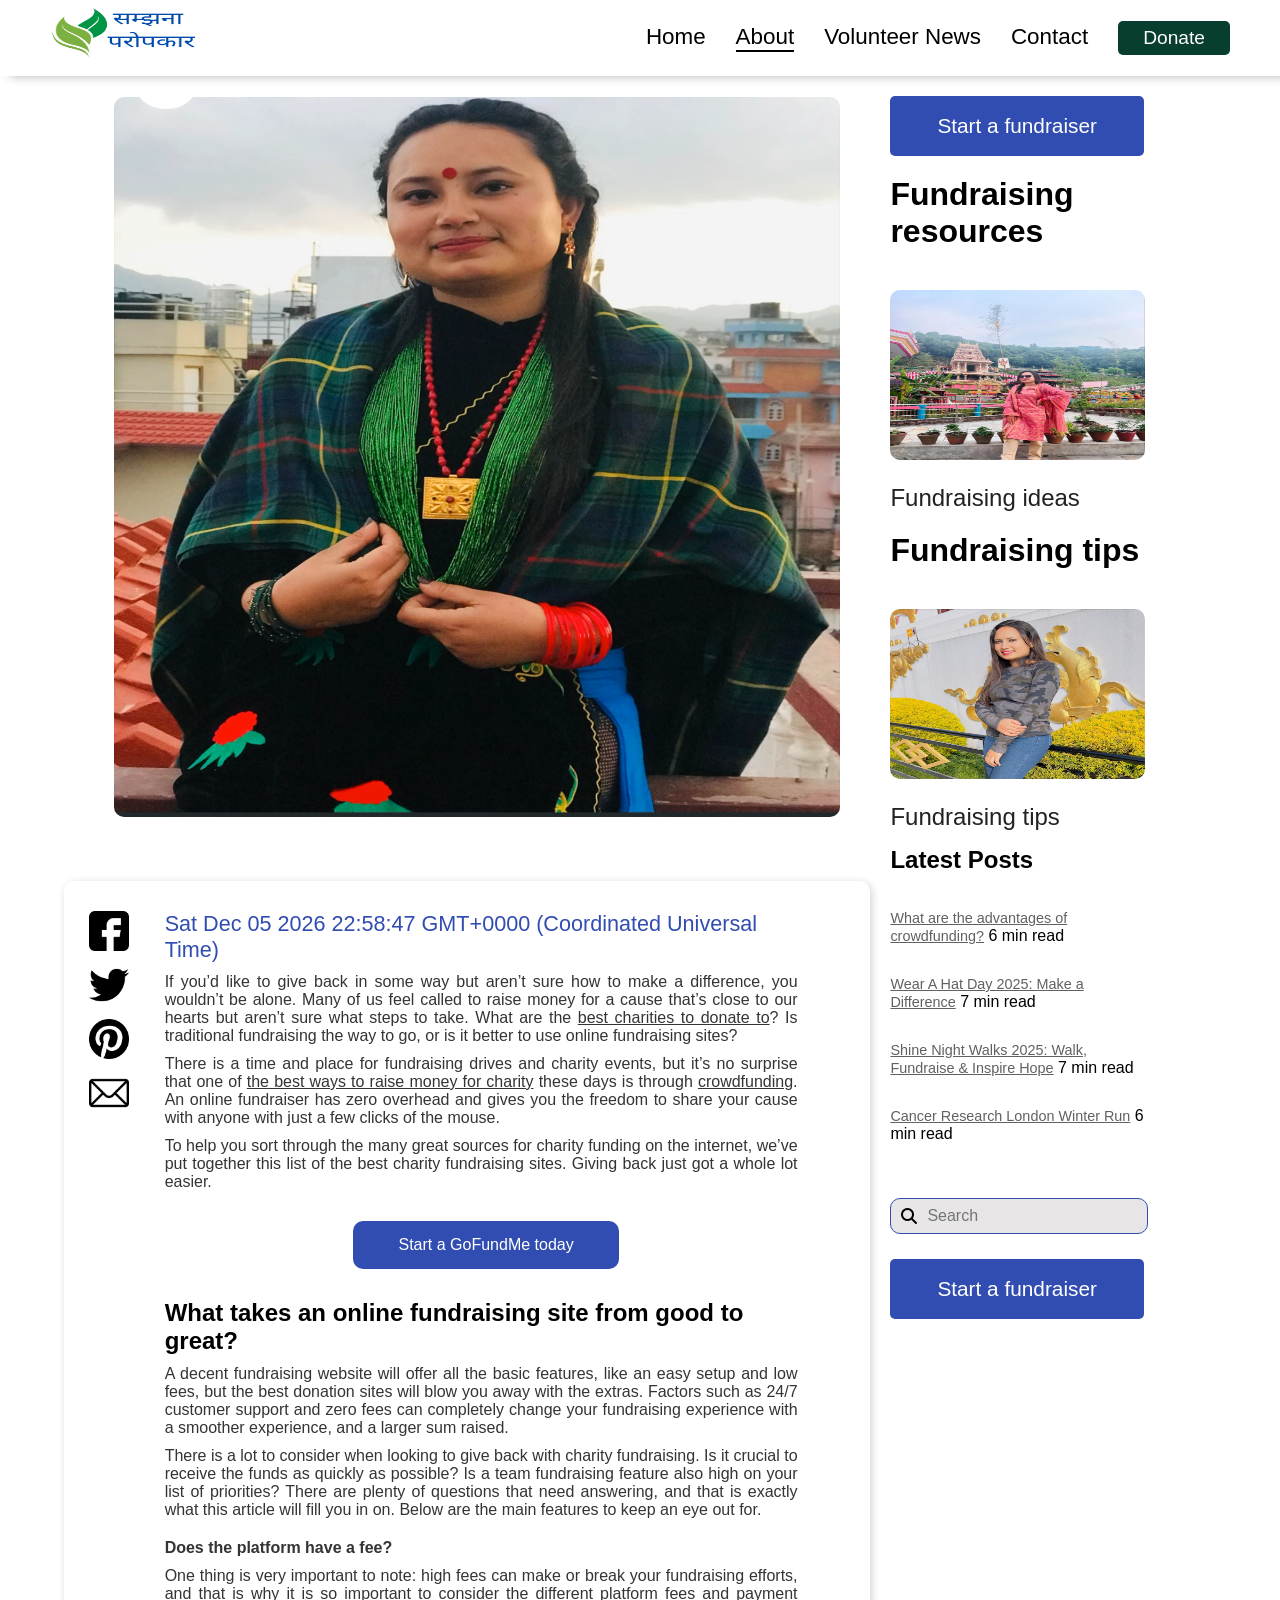
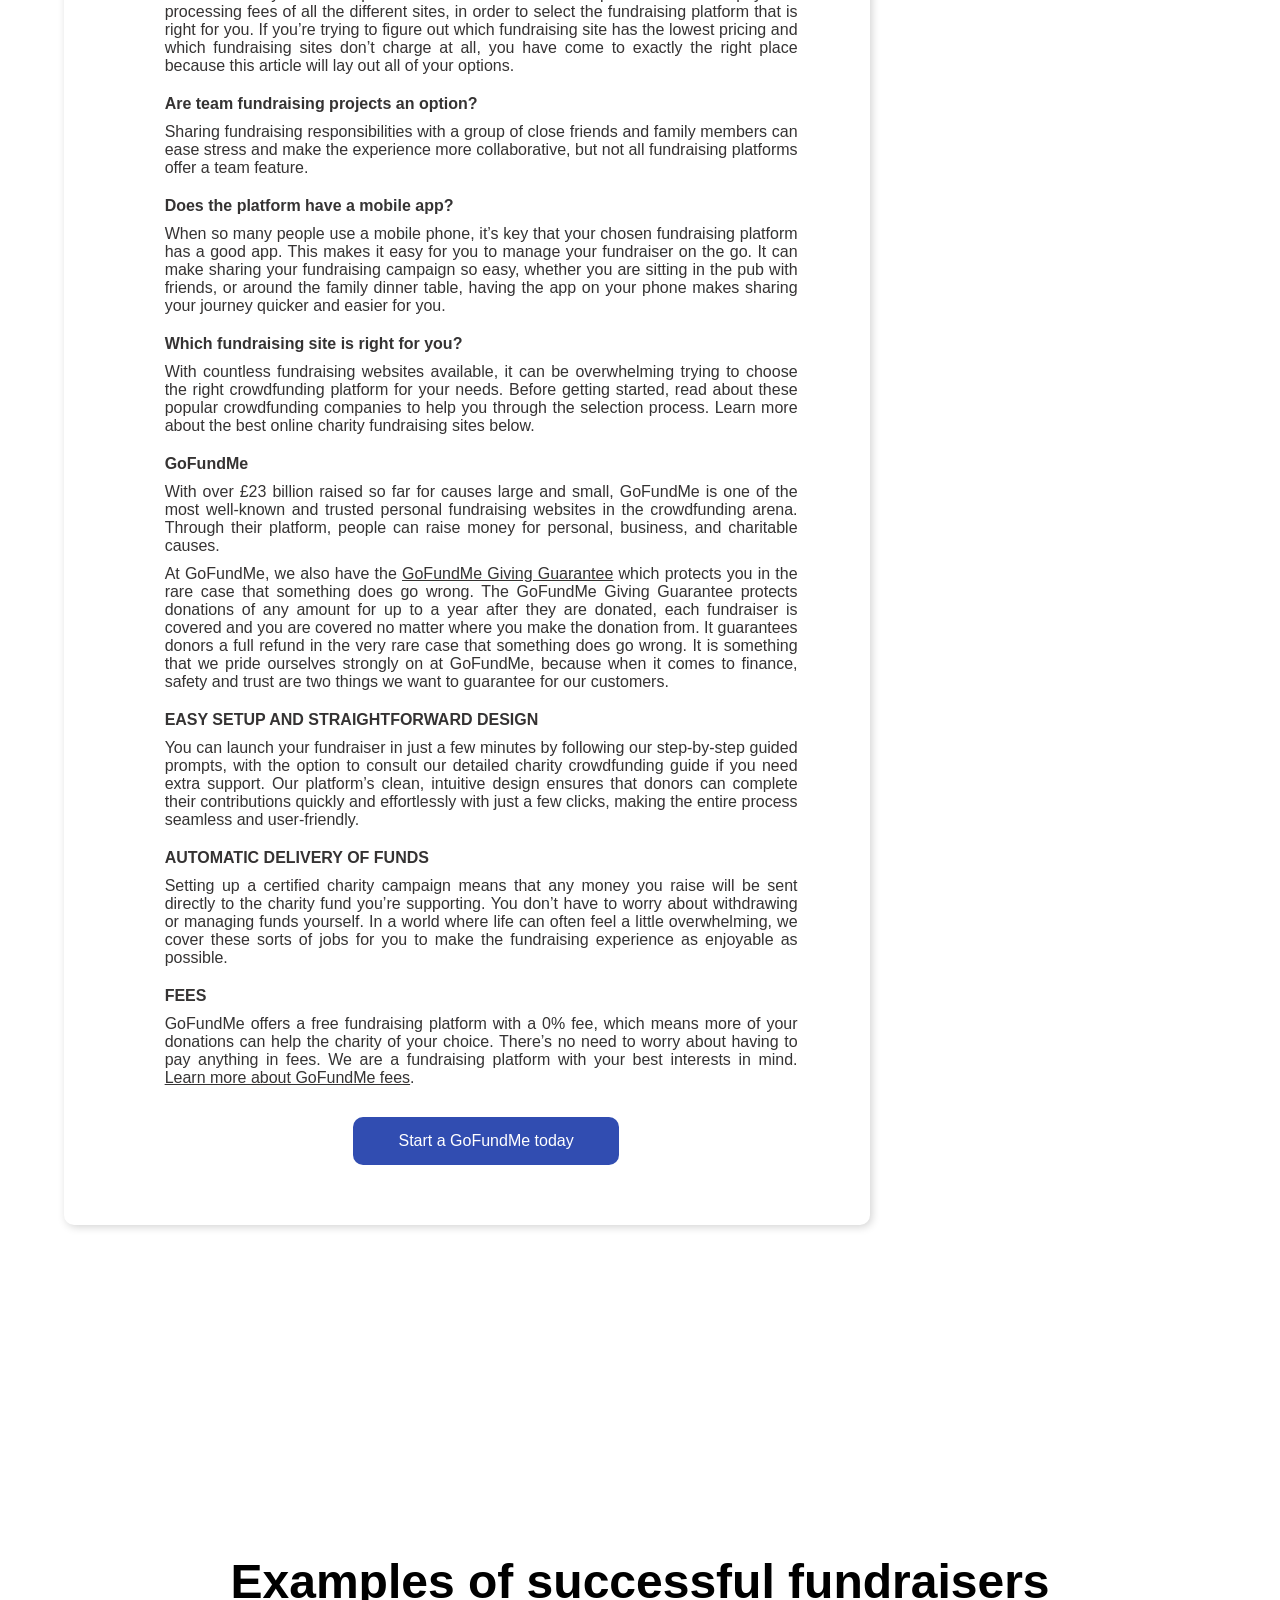
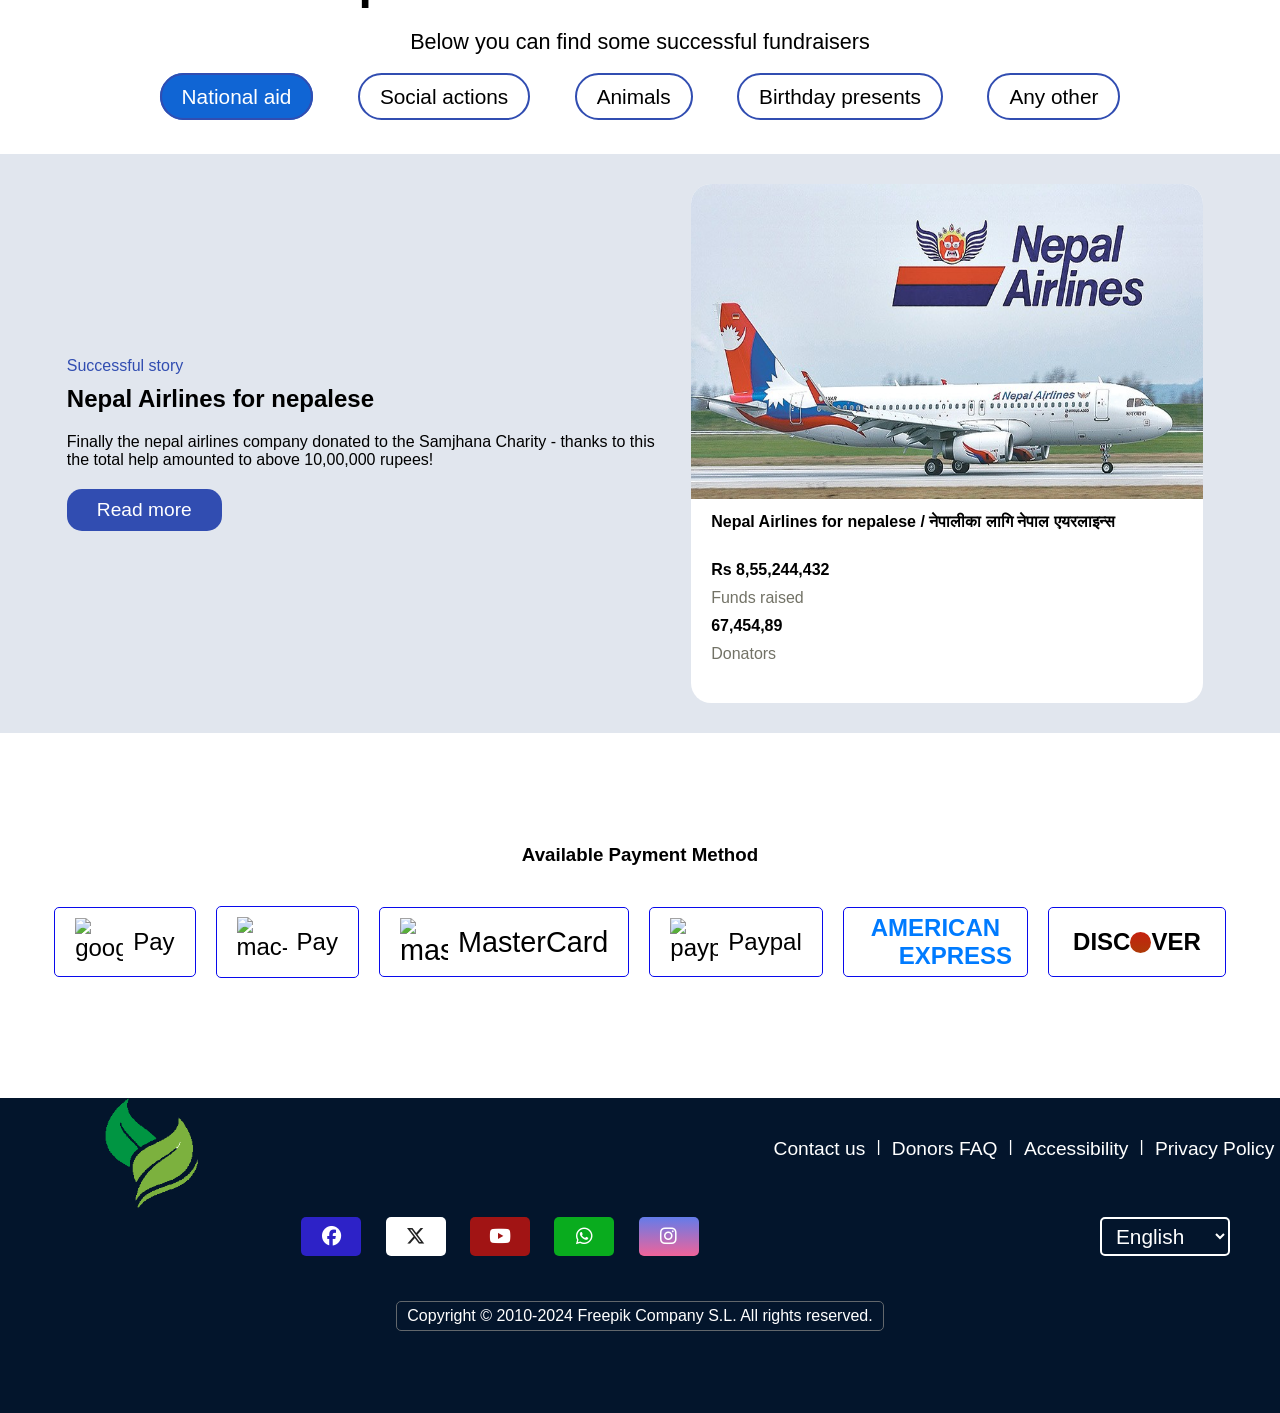
==== about.html @ 67909ae7 "git initialize" ====
<!DOCTYPE html>
<html lang="en">
  <head>
    <meta charset="UTF-8" />
    <meta name="viewport" content="width=device-width, initial-scale=1.0" />
    <title>Shamjhana charity</title>
    <link rel="stylesheet" href="style.css" />
    <link rel="stylesheet" href="footerLogInWith.css?v=1.0" />
    <link rel="stylesheet" href="about.css" />
    <link rel="stylesheet" href="sliding-dots.css" />
    <link rel="stylesheet" href="formStyle.css" />
    <link
      rel="stylesheet"
      href="https://cdnjs.cloudflare.com/ajax/libs/font-awesome/6.7.1/css/all.min.css"
    />
    <script src="javascript.js" defer></script>
    <script src="about.js" defer></script>
  </head>
  <body>
    <header>
      <div class="header section-p">
        <div class="title-image">
          <img src="photos/सम्झना परोपकार23.png" alt="logo of site" />
        </div>
        <div class="menu-bar">
          <ul>
            <li><a href="index.html">Home</a></li>
            <li><a href="about.html" class="active">About</a></li>
            <li><a href="volunteer.html">Volunteer News</a></li>
            <li><a href="contact.html">Contact</a></li>
          </ul>
          <a href="donation.html"><button>Donate</button></a>
        </div>
      </div>
    </header>

    <div class="mutedBackground">
      <div class="logo-details">
        <div id="cancel-icon"><i class="fa-solid fa-arrow-left"></i></div>
        <video src="photos/logoAnimation.mp4" autoplay muted loop></video>
      </div>
    </div>
    <section class="about-body">
      <div class="container">
        <div class="left-side">
          <div class="heading">
            <h1>Best Charity Fundraising Sites to Make Giving Easier</h1>
          </div>
          <div class="image-container">
            <img src="photos/losar.PNG" alt="" />
          </div>
          <div class="description">
            <div class="icon-container">
              <div class="icons a">
                <a href="https://www.facebook.com/samie.adhikari"
                  ><img src="photos/facebook.png"
                /></a>
              </div>
              <div class="icons b">
                <a href="https://x.com/home"
                  ><img src="photos/twitter.png"
                /></a>
              </div>
              <div class="icons c">
                <a href="https://www.pinterest.com/#top"
                  ><img src="photos/pinterest-logo.png"
                /></a>
              </div>
              <div class="icons d">
                <a href="https://myaccount.google.com"
                  ><img src="photos/mail.png"
                /></a>
              </div>
            </div>
            <div class="paragraph-details">
              <span class="date"></span>
              <p>
                If you’d like to give back in some way but aren’t sure how to
                make a difference, you wouldn’t be alone. Many of us feel called
                to raise money for a cause that’s close to our hearts but aren’t
                sure what steps to take. What are the
                <a href="#">best charities to donate to</a>? Is traditional
                fundraising the way to go, or is it better to use online
                fundraising sites?
              </p>
              <p>
                There is a time and place for fundraising drives and charity
                events, but it’s no surprise that one of
                <a href="#">the best ways to raise money for charity</a> these
                days is through <a href="#">crowdfunding</a>. An online
                fundraiser has zero overhead and gives you the freedom to share
                your cause with anyone with just a few clicks of the mouse.
              </p>
              <p>
                To help you sort through the many great sources for charity
                funding on the internet, we’ve put together this list of the
                best charity fundraising sites. Giving back just got a whole lot
                easier.
              </p>
              <div class="button"><button>Start a GoFundMe today</button></div>
              <h1>What takes an online fundraising site from good to great?</h1>
              <p>
                A decent fundraising website will offer all the basic features,
                like an easy setup and low fees, but the best donation sites
                will blow you away with the extras. Factors such as 24/7
                customer support and zero fees can completely change your
                fundraising experience with a smoother experience, and a larger
                sum raised.
              </p>
              <p>
                There is a lot to consider when looking to give back with
                charity fundraising. Is it crucial to receive the funds as
                quickly as possible? Is a team fundraising feature also high on
                your list of priorities? There are plenty of questions that need
                answering, and that is exactly what this article will fill you
                in on. Below are the main features to keep an eye out for.
              </p>
              <h4>Does the platform have a fee?</h4>
              <p>
                One thing is very important to note: high fees can make or break
                your fundraising efforts, and that is why it is so important to
                consider the different platform fees and payment processing fees
                of all the different sites, in order to select the fundraising
                platform that is right for you. If you’re trying to figure out
                which fundraising site has the lowest pricing and which
                fundraising sites don’t charge at all, you have come to exactly
                the right place because this article will lay out all of your
                options.
              </p>
              <h4>Are team fundraising projects an option?</h4>
              <p>
                Sharing fundraising responsibilities with a group of close
                friends and family members can ease stress and make the
                experience more collaborative, but not all fundraising platforms
                offer a team feature.
              </p>
              <h4>Does the platform have a mobile app?</h4>
              <p>
                When so many people use a mobile phone, it’s key that your
                chosen fundraising platform has a good app. This makes it easy
                for you to manage your fundraiser on the go. It can make sharing
                your fundraising campaign so easy, whether you are sitting in
                the pub with friends, or around the family dinner table, having
                the app on your phone makes sharing your journey quicker and
                easier for you.
              </p>
              <h4>Which fundraising site is right for you?</h4>
              <p>
                With countless fundraising websites available, it can be
                overwhelming trying to choose the right crowdfunding platform
                for your needs. Before getting started, read about these popular
                crowdfunding companies to help you through the selection
                process. Learn more about the best online charity fundraising
                sites below.
              </p>
              <h4>GoFundMe</h4>
              <p>
                With over £23 billion raised so far for causes large and small,
                GoFundMe is one of the most well-known and trusted personal
                fundraising websites in the crowdfunding arena. Through their
                platform, people can raise money for personal, business, and
                charitable causes.
              </p>
              <p>
                At GoFundMe, we also have the
                <a href="#">GoFundMe Giving Guarantee</a> which protects you in
                the rare case that something does go wrong. The GoFundMe Giving
                Guarantee protects donations of any amount for up to a year
                after they are donated, each fundraiser is covered and you are
                covered no matter where you make the donation from. It
                guarantees donors a full refund in the very rare case that
                something does go wrong. It is something that we pride ourselves
                strongly on at GoFundMe, because when it comes to finance,
                safety and trust are two things we want to guarantee for our
                customers.
              </p>
              <h4>EASY SETUP AND STRAIGHTFORWARD DESIGN</h4>
              <p>
                You can launch your fundraiser in just a few minutes by
                following our step-by-step guided prompts, with the option to
                consult our detailed charity crowdfunding guide if you need
                extra support. Our platform’s clean, intuitive design ensures
                that donors can complete their contributions quickly and
                effortlessly with just a few clicks, making the entire process
                seamless and user-friendly.
              </p>
              <h4>AUTOMATIC DELIVERY OF FUNDS</h4>
              <p>
                Setting up a certified charity campaign means that any money you
                raise will be sent directly to the charity fund you’re
                supporting. You don’t have to worry about withdrawing or
                managing funds yourself. In a world where life can often feel a
                little overwhelming, we cover these sorts of jobs for you to
                make the fundraising experience as enjoyable as possible.
              </p>
              <h4>FEES</h4>
              <p>
                GoFundMe offers a free fundraising platform with a 0% fee, which
                means more of your donations can help the charity of your
                choice. There’s no need to worry about having to pay anything in
                fees. We are a fundraising platform with your best interests in
                mind. <a href="#">Learn more about GoFundMe fees</a>.
              </p>
              <div class="button"><button>Start a GoFundMe today</button></div>
            </div>
          </div>
        </div>
        <div class="right-side">
          <div class="search">
            <i class="fa-solid fa-magnifying-glass"></i
            ><input type="text" placeholder="Search" />
          </div>
          <div class="button"><button>Start a fundraiser</button></div>
          <div class="content-with-image">
            <h1>Fundraising resources</h1>
            <img src="photos/temple.jpg" />
            <a href="#">Fundraising ideas</a>
          </div>
          <div class="content-with-image">
            <h1>Fundraising tips</h1>
            <img src="photos/temple2.jpg" />
            <a href="#">Fundraising tips</a>
          </div>
          <div class="post"><h2>Latest Posts</h2></div>
          <div class="links">
            <span
              ><a href="#">What are the advantages of crowdfunding?</a> 6 min
              read</span
            >
            <span
              ><a href="#">Wear A Hat Day 2025: Make a Difference</a> 7 min
              read</span
            >
            <span
              ><a href="#"
                >Shine Night Walks 2025: Walk, Fundraise & Inspire Hope</a
              >
              7 min read</span
            >
            <span
              ><a href="#">Cancer Research London Winter Run</a> 6 min
              read</span
            >
          </div>
          <div class="second-bar">
            <div class="search">
              <i class="fa-solid fa-magnifying-glass"></i
              ><input type="text" placeholder="Search" />
            </div>
            <div class="button"><button>Start a fundraiser</button></div>
          </div>
        </div>
      </div>
    </section>

    <section class="list-of-fundraiser">
      <div class="heading"><h1>Examples of successful fundraisers</h1></div>
      <div class="description">
        Below you can find some successful fundraisers
      </div>
      <div class="titles">
        <span class="add-active" id="national-aid">National aid</span>
        <span id="social-actions">Social actions</span>
        <span id="animals">Animals</span>
        <span id="birthday-presents">Birthday presents</span>
        <span id="any-other">Any other</span>
      </div>
    </section>

    <section class="fundraiser-banners">
      <div class="fundraiser first-fundraiser">
        <div class="story">
          <span class="successful">Successful story</span>
          <h2>Nepal Airlines for nepalese</h2>
          <p>
            Finally the nepal airlines company donated to the Samjhana Charity -
            thanks to this the total help amounted to above 10,00,000 rupees!
          </p>
          <div class="button"><button>Read more</button></div>
        </div>
        <div class="information">
          <div class="image"><img src="photos/airlines.jpg" /></div>
          <div class="description">
            <h4>Nepal Airlines for nepalese / नेपालीका लागि नेपाल एयरलाइन्स</h4>
            <div class="numbers">
              <div class="fund-raise">
                <h4>Rs 8,55,244,432</h4>
                <span>Funds raised</span>
              </div>
              <div class="donators">
                <h4>67,454,89</h4>
                <span>Donators</span>
              </div>
            </div>
          </div>
        </div>
      </div>

      <div class="fundraiser second-fundraiser">
        <div class="story">
          <span class="successful">Successful story</span>
          <h2>Save the helpline for children!</h2>
          <p>
            This fundraiser saved the helpline for children gathering in total
            over 400,000 RS!
          </p>
          <div class="button"><button>Read more</button></div>
        </div>
        <div class="information-for-childcare">
          <div class="image"><img src="photos/childcare.webp" /></div>
          <div class="description">
            <h4>
              टेलिफोन हेल्पलाइन ११६ १११ - बालबालिकालाई बचाऔं, हटलाइन बन्द हुन
              नदिऔं
            </h4>
            <div class="numbers">
              <div class="fund-raise">
                <div class="collection">
                  <div class="collect"><strong>Rs 48,345,675</strong></div>
                  <div class="target">out of Rs 54,234,453</div>
                </div>
              </div>
              <span class="range-bar">
                <span class="background-refill"></span
              ></span>
              <span class="percentage">80%</span>
            </div>
          </div>
        </div>
      </div>

      <div class="fundraiser third-fundraiser">
        <div class="story">
          <span class="successful">Successful story</span>
          <h2>Rescue for 500 deers.</h2>
          <p>
            This fundraiser saved the biggest horse asylum in Europe gathering
            almost 200.000 EUR.
          </p>
          <div class="button"><button>Read more</button></div>
        </div>
        <div class="information-for-childcare">
          <div class="image"><img src="photos/young-caucasian.jpg" /></div>
          <div class="description">
            <h4>
              यो कोषले लगभग Rs 200,000 जम्मा गरेर नेपालमा सबैभन्दा ठूलो हिरण शरण
              बचत गर्यो।
            </h4>
            <div class="numbers">
              <div class="fund-raise">
                <div class="collection">
                  <div class="collect"><strong>Rs 48,345,675</strong></div>
                  <div class="target">out of Rs 54,234,453</div>
                </div>
              </div>
              <span class="range-bar">
                <span class="background-refill"></span
              ></span>
              <span class="percentage">80%</span>
            </div>
          </div>
        </div>
      </div>

      <div class="fundraiser fourth-fundraiser">
        <div class="story">
          <span class="successful">Successful story</span>
          <h2>Let me start a foundation for my birthday!.</h2>
          <p>
            This fundraiser, gathering over Rs 30.000, allowed to start a
            charity foundation and was held as a birthday present by one of
            social activists in Nepal.
          </p>
          <div class="button"><button>Read more</button></div>
        </div>
        <div class="information-for-childcare">
          <div class="image"><img src="photos/cake.jpg" /></div>
          <div class="description">
            <h4>टोली सम्झना फाउन्डेसनको सुरुवात</h4>
            <div class="numbers">
              <div class="fund-raise">
                <div class="collection">
                  <div class="collect"><strong>Rs 4,675</strong></div>
                  <div class="target">out of Rs 35,</div>
                </div>
              </div>
              <span class="range-bar">
                <span class="background-refill"></span
              ></span>
              <span class="percentage">70%</span>
            </div>
          </div>
        </div>
      </div>
    </section>

    <section class="pay-securely">
      <div class="heading"><h3>Available Payment Method</h3></div>
      <div class="payment">
        <div class="inner-box">
          <span class="icons-logo"
            ><img
              width="48"
              height="48"
              src="https://img.icons8.com/color/48/google-logo.png"
              alt="google-logo"
            />Pay</span
          >
          <span class="icons-logo"
            ><img
              width="50"
              height="50"
              src="https://img.icons8.com/ios-filled/50/mac-os.png"
              alt="mac-os"
            />Pay</span
          >
          <span class="icons-logo mastercard"
            ><img
              width="48"
              height="48"
              src="https://img.icons8.com/color/48/mastercard-logo.png"
              alt="mastercard-logo"
            />
            MasterCard</span
          >
          <span class="icons-logo"
            ><img
              width="48"
              height="48"
              src="https://img.icons8.com/color/48/paypal.png"
              alt="paypal"
            />Paypal</span
          >
          <span class="icons-logo american">AMERICAN <span>EXPRESS</span></span>
          <span class="icons-logo discover"
            >DISC
            <p></p>
            VER</span
          >
        </div>
      </div>
    </section>

    <footer>
      <div class="footer-layer">
        <div class="contact-form">
          <div class="image-side">
            <span
              >thank you for supportinng <br />
              samjhana charity fund</span
            >
          </div>
          <div class="content-side">
            <form action="">
              <div class="cancel-icon">
                <i class="fa-solid fa-arrow-left"></i>
              </div>
              <div class="heading">
                <h4>If you wish to contact us - log in.</h4>
              </div>
              <div class="create-account">
                <p>Don't have an account?<span>Sign Up</span></p>
              </div>
              <div class="signup-with">
                <i class="fa-brands fa-facebook"></i>
                <span>Continue with Facebook</span>
              </div>
              <div class="signup-with">
                <i class="fa-brands fa-google"></i>
                <span>Continue with Google</span>
              </div>
              <div class="line-through"><span>or</span></div>
              <div class="input-email">
                <input type="email" placeholder="Enter your email" />
              </div>
              <div class="input-password">
                <input type="password" placeholder="Your password" />
              </div>
              <div class="forgot-password"><span>Forgot password?</span></div>
              <button class="sign-in">Sign in</button>
            </form>
          </div>
        </div>
      </div>
      <div>
        <!-- <div class="payment"><img src="photos/pay.png" alt="payment"></div> -->
        <div class="footer-part">
          <div class="logo"><img src="photos/2 copy.png" alt="" /></div>
          <div class="footer-list">
            <div class="contact-us"><a href="#">Contact us</a></div>
            <div>|</div>
            <div>
              <a href="frequentlyAskedQuestion.html" target="_top"
                >Donors FAQ</a
              >
            </div>
            <div>|</div>
            <div><a href="">Accessibility </a></div>
            <div>|</div>
            <div><a href="privacypolicy.html">Privacy Policy</a></div>
          </div>
        </div>
        <div class="copy-right">
          <div class="social-media">
            <a href="https://www.facebook.com/samie.adhikari" target="_blank"
              ><i class="fa-brands fa-facebook"></i
            ></a>
            <a href="https://x.com/?lang=en" target="_blank">
              <i class="fa-brands fa-x-twitter"></i
            ></a>
            <a
              href="https://www.youtube.com/watch?v=2YqrkCI9_wM"
              target="_blank"
              ><i class="fa-brands fa-youtube"></i
            ></a>
            <a href="https://www.whatsapp.com" target="_blank"
              ><i class="fa-brands fa-whatsapp"></i
            ></a>
            <a href="https://www.instagram.com/adhikarisamie/" target="_blank"
              ><i class="fa-brands fa-instagram"></i
            ></a>
          </div>
          <select name="language" id="language">
            <option value="English">English</option>
            <option value="Nepali">Nepali</option>
            <option value="Poland">Poland</option>
            <option value="Spanish">Spanish</option>
            <option value="Germany">Germany</option>
          </select>
        </div>
      </div>

      <div class="copy-right-part">
        <span
          >Copyright © 2010-2024 Freepik Company S.L. All rights reserved.</span
        >
      </div>
    </footer>
  </body>
  <!-- <script src="script.js"></script> -->
  <!-- <script src="FetchImage.js"></script> -->
  <!-- <script src="formSubmission.js"></script> -->
  <!-- <script src="donationFormValidation.js"></script> -->
</html>
---- style.css ----
* {
  margin: 0px;
  padding: 0px;
  box-sizing: border-box;
  font-family: arial;
}
:root {
  --primary-color: #083e30;
  --secondary-color: #03152c;
  --primary-background-color: #f9f9f9;
  --secondary-background-color: #e1e6ee;
  --primary-yellow-color: #f6d615;
  --secondary-yellow-color: #f7d21f;
}
.section-m {
  margin: 40px 0px;
}
a {
  text-decoration: none;
  /* color: white; */
}
.header {
  display: flex;
  justify-content: space-between;
  align-items: center;
  position: fixed;
  left: 0px;
  top: 0px;
  width: 100%;
  background-color: white;
  box-shadow: 10px 0px 10px rgba(0, 0, 0, 0.3);
  z-index: 999;
  padding: 0px 50px;
}
.header .title-image img {
  width: 150px;
  height: 4.5rem;
  cursor: pointer;
}
.menu-bar {
  width: 100%;
  display: flex;
  justify-content: center;
  align-items: center;
  gap: 20px;
}
.menu-bar ul {
  list-style: none;
  display: flex;
  align-items: center;
  gap: 10px;
  justify-content: right;
  width: 100%;
}
.menu-bar ul li {
  padding: 10px;
  width: fit-content;
}
.menu-bar ul li a {
  font-size: 1.4rem;
  color: black;
}
.menu-bar ul li a::after {
  content: "";
  display: block;
  width: 0%;
  height: 2px;
  background: #000;
  transition: 0.4s;
}
.menu-bar ul li a:hover::after {
  width: 100%;
}
.menu-bar ul li a.active::after {
  width: 100%;
}
.menu-bar a button {
  padding: 6px 25px;
  border: none;
  outline: none;
  border-radius: 5px;
  cursor: pointer;
  background: var(--primary-color);
  color: #fff;
  font-size: 1.2rem;
  transition: 0.2s ease-in;
}
.menu-bar a button:hover {
  background: var(--secondary-color);
}
.mutedBackground {
  background-color: rgba(0, 0, 0, 0.7);
  width: 100%;
  height: 100vh;
  display: none;
  position: fixed;
  top: 0px;
  left: 0px;
  z-index: 9999;
}
.logo-details {
  width: 60%;
  height: 50vh;
  position: absolute;
  top: 50%;
  left: 50%;
  transform: translate(-50%, -50%);
  z-index: 99999;
  display: flex;
  justify-content: center;
  align-items: center;
  flex-direction: column;
  /* background: rgba(0, 0, 0, 0.4); */
  cursor: pointer;
}
.logo-details div {
  width: 100%;
  margin: 0% 0% -8% 3%;
  cursor: pointer;
}
.logo-details div .fa-arrow-left {
  padding: 15px;
  background-color: #fff;
  margin-bottom: 10px;
  border-radius: 50%;
  z-index: 99999;
}
.logo-details video {
  width: 100%;
  z-index: -1;
}
/*--------------------------------------------------------------------scroll bar section-------------------------------*/
.scroll-bar {
  position: fixed;
  top: 76px;
  left: 0%;
  width: 0%;
  height: 5px;
  background: var(--primary-yellow-color);
  border-top-right-radius: 5px;
  border-bottom-right-radius: 5px;
  z-index: 9999999;
}
/*--------------------------------------------------------------------hero section-------------------------------*/
#hero-section {
  width: 100%;
  min-height: 105dvh;
  padding-top: 70px;
  display: grid;
  grid-template-columns: 40% 1fr;
}
#hero-section .hero-image {
  height: 75dvh;
}
#hero-section .hero-image img {
  width: 100%;
  height: 100%;
  object-fit: cover;
}
#hero-section .container {
  background-color: var(--primary-color);
  height: 75dvh;
  color: #fff;
  display: flex;
  flex-direction: column;
  justify-content: center;
  align-items: flex-start;
  padding: 0px 60px;
}
#hero-section .container h3 {
  color: var(--primary-yellow-color);
  font-size: 1.5rem;
}
#hero-section .container h2 {
  font-size: 2rem;
  margin: 10px 0px;
  max-width: 70%;
}
#hero-section .container p {
  font-size: 1rem;
  line-height: 1.4rem;
  margin-bottom: 20px;
  max-width: 80%;
}
#hero-section .container button {
  padding: 8px 25px;
  background-color: var(--primary-yellow-color);
  border: none;
  outline: none;
  border-radius: 5px;
  cursor: pointer;
  font-size: 1.2rem;
  transition: 0.3s ease-in;
}
#hero-section .payment-list {
  position: absolute;
  bottom: 2%;
  left: 50%;
  transform: translateX(-50%);
  width: 90%;
  border-radius: 5px;
  background-color: white;
  box-shadow: 2px 2px 10px rgba(0, 0, 0, 0.5);
  display: flex;
  flex-direction: column;
  gap: 20px;
  padding: 20px 60px;
}
#hero-section > div.payment-list > div.payment-subscriptions-type {
  display: flex;
  align-items: center;
}
#hero-section .payment-list .payment-subscriptions-type button {
  background-color: var(--secondary-background-color);
  width: fit-content;
  padding: 13px 15px;
  border: none;
  outline: none;
  cursor: pointer;
  font-size: 1.1rem;
  transition: 0.3s ease-in;
}
#hero-section .payment-list .payment-subscriptions-type .first {
  border-top-left-radius: 5px;
  border-bottom-left-radius: 5px;
}
#hero-section .payment-list .payment-subscriptions-type .second {
  border-top-right-radius: 5px;
  border-bottom-right-radius: 5px;
}
#hero-section .payment-list .payment-subscriptions-type .active {
  background-color: var(--primary-color);
  color: #fff;
}
#hero-section .payment-list .price-options {
  display: grid;
  gap: 15px;
  grid-template-columns: 1fr 35% 18%;
  align-items: center;
}

#hero-section .payment-list .price-options .options {
  display: flex;
  justify-content: space-between;
  padding: 10px;
  border-radius: 5px;
  box-shadow: 2px 2px 5px rgba(0, 0, 0, 0.6);
}
#hero-section .payment-list .price-options .options button {
  background-color: var(--secondary-background-color);
  padding: 10px 35px;
  border-radius: 5px;
  outline: none;
  border: none;
  cursor: pointer;
}
#hero-section .payment-list .price-options .currency-input {
  box-shadow: 1px 1px 5px rgba(0, 0, 0, 0.6);
  padding: 10px 15px;
  height: 100%;
  border-radius: 5px;
  display: flex;
  gap: 10px;
}
#hero-section
  .payment-list
  .price-options
  .currency-input
  .custom-select-dropdown {
  width: 50%;
  border: none;
  outline: none;
  font-size: 1rem;
  position: relative;
  border-radius: 5px;
}
#hero-section
  .payment-list
  .price-options
  .currency-input
  .custom-select-dropdown
  button {
  display: flex;
  justify-content: center;
  align-items: center;
  /* gap: 20px; */
  width: 100%;
  height: 100%;
  padding: 5px;
  border-radius: 5px;
  outline: none;
  border: none;
  cursor: pointer;
}
#hero-section
  .payment-list
  .price-options
  .currency-input
  .custom-select-dropdown
  button
  p {
  width: 80%;
}
#hero-section
  .payment-list
  .price-options
  .currency-input
  .custom-select-dropdown
  button
  img {
  width: 13%;

  padding: 3px;
  border-radius: 2px;
}
#hero-section
  .payment-list
  .price-options
  .currency-input
  .custom-select-dropdown
  ul {
  position: absolute;
  top: 100%;
  left: 0;
  width: 100%;
  padding: 10px;
  background-color: white;
  border: 1px solid #ccc;
  border-radius: 5px;
  list-style-type: none;
  display: flex;
  gap: 7px;
  flex-direction: column;
}
#hero-section
  .payment-list
  .price-options
  .currency-input
  .custom-select-dropdown
  ul.dropdown-active {
  display: none;
}
#hero-section
  .payment-list
  .price-options
  .currency-input
  .custom-select-dropdown
  ul
  li {
  background-color: var(--secondary-background-color);
  padding: 5px;
  border-radius: 3px;
  cursor: pointer;
  transition: 0.2s ease-in;
}
#hero-section
  .payment-list
  .price-options
  .currency-input
  .custom-select-dropdown
  ul
  li:hover {
  background-color: var(--primary-color);
  color: #fff;
}
#hero-section .payment-list .price-options .currency-input input {
  width: 60%;
  padding: 10px;
  border: none;
  border-radius: 5px;
  box-shadow: 1px 1px 3px rgba(0, 0, 0, 0.6);
  background-color: var(--secondary-background-color);
  font-size: 1rem;
}
#hero-section .payment-list .price-options .currency-input input:focus {
  outline: 1px solid var(--primary-color);
}

#hero-section .payment-list .price-options .currency-input input::placeholder {
  font-size: 15px;
}

#hero-section .payment-list .price-options button:hover {
  box-shadow: 2px 2px 5px rgba(0, 0, 0, 0.5);
}
#hero-section .payment-list span.donation-info {
  display: flex;
  justify-content: flex-start;
  align-items: center;
  font-size: 1rem;
  color: #555;
  margin-top: -15px;
}
#hero-section .payment-list span.donation-info span {
  font-size: 2rem;
  margin-top: 10px;
}
#hero-section .payment-list .price-options button.donateBtn {
  padding: 18px 15px;
  background-color: var(--secondary-yellow-color);
  color: #222;
  border: none;
  outline: none;
  border-radius: 5px;
  cursor: pointer;
  font-size: 1.05rem;
  font-weight: bold;
  transition: 0.2s ease-in;
}

#message {
  position: fixed;
  top: 0;
  left: 0;
  width: 100dvw;
  height: 100dvh;
  background: rgba(0, 0, 0, 0.8);
  z-index: 9999999;
  display: none;
  justify-content: center;
  align-items: center;
  flex-direction: row;
}
#message .cancel-btn {
  position: absolute;
  top: 5%;
  right: 2%;
  font-size: 2.5rem;
  background: transparent;
  border: none;
  cursor: pointer;
}
#message p {
  background-color: white;
  color: black;
  padding: 20px 25px;
  max-width: 50%;
  border-radius: 5px;
  position: relative;
}
#message p span {
  display: block;
  font-size: 1rem;
  font-weight: bold;
  margin-bottom: 5px;
}
/*--------------------------------------------------------------------recent-charity section-------------------------------*/

#recent-charity {
  display: flex;
  flex-direction: column;
  justify-content: center;
  align-items: center;
  padding: 20px 40px;
}
#recent-charity .listofCharityProgram {
  width: 95%;
  display: grid;
  grid-template-columns: 1fr 1fr 1fr 1fr;
  gap: 10px;
}
#recent-charity .listofCharityProgram .container {
  box-shadow: 1px 1px 5px rgba(0, 0, 0, 0.3);
  padding: 15px;
  border-radius: 5px;
}
#recent-charity .listofCharityProgram .container .photo {
  width: 100%;
  height: 240px;
  border-radius: 5px;
}
#recent-charity .listofCharityProgram .container h4 {
  margin: 10px 0px;
}
#recent-charity .listofCharityProgram .container div {
  display: flex;
  align-items: center;
  gap: 5px;
  width: 100%;
  margin: 10px 0px;
}
#recent-charity .listofCharityProgram .container div .avatar {
  display: flex;
  justify-content: center;
  align-items: center;
  font-size: 1.5rem;
  font-weight: bold;
  width: 30px;
  height: 30px;
  border-radius: 50%;
  background-color: var(--primary-color);
  color: white;
}
#recent-charity .listofCharityProgram .container div .raisedMoney {
  font-weight: bold;
  font-size: 1.2rem;
  padding: 0;
}
#recent-charity .listofCharityProgram .container .contributionBtn {
  display: flex;
  justify-content: space-between;
  align-items: center;
}
#recent-charity .listofCharityProgram .container .contributionBtn button {
  display: flex;
  align-items: center;
  padding: 5px;
  gap: 5px;
  border-radius: 5px;
  border: none;
  cursor: pointer;
  background-color: var(--secondary-background-color);
}
#recent-charity .listofCharityProgram .container .contributionBtn button:hover {
  box-shadow: 1px 1px 5px rgba(0, 0, 0, 0.5);
}
#recent-charity .listofCharityProgram .container .contributionBtn button img {
  width: 20px;
  height: 20px;
}
#recent-charity .listofCharityProgram .goContributeBtn {
  width: 100%;
  height: 40px;
  background-color: var(--primary-color);
  outline: none;
  border: none;
  border-radius: 8px;
  color: white;
  display: flex;
  justify-content: center;
  align-items: center;
  gap: 5px;
  font-size: 1.2rem;
}
#recent-charity .listofCharityProgram .goContributeBtn:hover {
  box-shadow: 1px 1px 10px rgba(0, 0, 0, 0.8);
}
#recent-charity .listofCharityProgram .goContributeBtn img {
  max-width: 20%;
  max-height: 60%;
}

/*--------------------------------------------------------------------main section-------------------------------*/

.main-body .text {
  position: absolute;
  top: 0px;
  width: 100%;
  height: 90vh;
  background: rgba(0, 0, 0, 0.1);
}
.main-body .text div {
  position: absolute;
  top: 70%;
  left: 50%;
  transform: translate(-50%, -50%);
  background: rgba(0, 0, 0, 0.4);
  text-align: center;
  border-radius: 10px;
  padding: 15px;
}
.main-body .text h1 {
  font-size: 2.7rem;
  color: #2d22c7;
}
.main-body .text span {
  font-size: 1.5rem;
  color: #ffffff;
}

.main-body .text .learn-more {
  padding: 10px 20px;
  margin: 10px;
  color: #fff;
  border-radius: 25px;
  outline: none;
  border: none;
  background-color: #2d22c7;
  font-size: 1.3rem;
  cursor: pointer;
  transition: 0.2s ease-in;
}
.main-body .text .learn-more:hover {
  background-color: #170461;
}

/*-------------------------------welcome to charity----------------------------*/

.welcome-to-charity {
  position: relative;
  padding: 11rem 0;
  width: 100%;
  height: 2rem;
  display: flex;
  flex-direction: column;
  align-items: center;
  justify-content: center;
  flex-direction: row;
  z-index: 99;
}
.welcome-to-charity .left {
  padding: 11rem 0;
  width: 100%;
  height: 2rem;
  display: flex;
  flex-direction: column;
  align-items: center;
  justify-content: center;
  flex-direction: column;
  z-index: 99;
}
.welcome-to-charity h2 {
  margin-bottom: 2rem;
  color: #615e5e;
}
.welcome-to-charity .helping-hands {
  display: flex;
}
.welcome-to-charity .helping-hands .help {
  margin: 0px 3rem;
  text-align: center;
  padding: 10px;
  cursor: pointer;
}
.welcome-to-charity .helping-hands .help img {
  max-height: 150px;
  max-width: 150px;
}
/* .welcome-to-charity .helping-hands .second-child {
  box-shadow: 1px 1px 10px rgba(0, 0, 0, 0.4);
  border-radius: 5px;
} */

.no-scroll {
  overflow: hidden;
}
.welcome-to-charity .scholarship-section {
  position: fixed;
  top: 0px;
  right: -500px;
  width: 500px;
  height: 100vh;
  background-color: #f9f9f9;
  box-shadow: 0px 20px 20px rgba(0, 0, 0, 0.4);
  padding: 20px;
  z-index: 9999;
  transition: 0.3s ease-in;
}
.welcome-to-charity .scholarship-section i {
  color: #222;
  width: 100%;
  height: 10vh;
  cursor: pointer;
  font-size: 2rem;
}
.welcome-to-charity .scholarship-section .section-title {
  color: #2e0bb8;
  margin-bottom: 5px;
  margin-top: -30px;
}

.welcome-to-charity .scholarship-section .scholarship-card {
  box-shadow: 2px 2px 10px rgba(0, 0, 0, 0.5);
  margin: 10px 0px;
  padding: 10px;
  border-radius: 5px;
}
.welcome-to-charity .scholarship-section .scholarship-card h3 {
  color: #007bff;
  margin: 0px 0px 20px 0px;
}
.welcome-to-charity .scholarship-section .scholarship-card .apply-button {
  background-color: #007bff;
  color: #fff;
  border: none;
  padding: 10px 20px;
  border-radius: 5px;
  cursor: pointer;
  transition: background-color 0.3s ease;
  margin: 5px 0px;
}

/*--------------------------------story section-------------------------------*/

.story-section {
  width: 100%;
  color: #645757;
  height: 80vh;
  background-color: rgb(202, 224, 224);
  background: linear-gradient(to bottom, #c2c2c8, #99dcf3);
  padding: 50px;
  display: flex;
  justify-content: flex-start;
  padding-right: 100px;
  align-items: center;
}
.story-section .left-side {
  width: 50%;
  height: 100%;
  padding-left: 8em;
}
.story-section .left-side img {
  width: 100%;
  height: 100%;
  border-radius: 20px;
}
.story-section .right {
  width: 50%;
  line-height: 1.4rem;
  height: 100%;
  margin-right: 80px;
  margin-left: 20px;
  display: flex;
  justify-content: flex-start;
  align-items: center;
  flex-direction: column;
  gap: 20px;
}
.story-section .right .top {
  /* background-color: #fff; */
  box-shadow: 2px 2px 10px rgba(0, 0, 0, 0.5);
  padding: 30px;
  width: 100%;
  height: 50%;
  margin: 10px 0px;
  border-radius: 10px;
}
.story-section .right h1 {
  margin-bottom: 10px;
}
.story-section .right h4 {
  margin-bottom: 10px;
}
.story-section .right .bottom {
  display: flex;
  align-items: flex-start;
  gap: 15px;
  width: 100%;
}

.story-section .right .bottom .bottom-left {
  /* background-color: #fff; */
  box-shadow: 2px 2px 10px rgba(0, 0, 0, 0.5);
  border-radius: 10px;
  padding: 30px;
  height: 100%;
  width: 55%;
  margin-right: 10px;
}
.story-section .right .bottom .bottom-left h4 {
  margin-bottom: 10px;
}
.story-section .right .bottom .bottom-left div {
  margin-top: 10px;
}
.story-section .right .bottom .bottom-right .bottom-right-div {
  margin-bottom: 30px;
}
.story-section .right .bottom .bottom-right div h2 {
  font-size: 40px;
}
.story-section .right .bottom .bottom-right div p {
  font-size: 24px;
  margin-top: 10px;
}
.story-section .right .bottom .bottom-left div {
  display: flex;
  flex-direction: column;
}
.story-section .right .bottom .bottom-right {
  /* background-color: #fff; */
  box-shadow: 2px 2px 10px rgba(0, 0, 0, 0.5);
  border-radius: 10px;

  display: flex;
  flex-direction: column;
  justify-content: center;
  /* padding: 30px; */
  text-align: center;
  align-items: center;
  height: 100%;
  width: 50%;
}

.story-section h4,
.story-section h2 {
  color: rgb(40, 124, 124);
}

/*------------------------------------founder profile-----------------------*/

.founder-profile {
  display: flex;
  justify-content: center;
  gap: 40px;
  width: 90%;
  margin: 50px auto;
  height: 90vh;
  cursor: pointer;
  color: #fff;
  padding: 60px 20px;
  background: linear-gradient(to bottom, #99dcf3, #c2c2c8);
  border-radius: 10px;
}
.founder-profile .image {
  width: 50%;
}
.founder-profile .image img {
  width: 70%;
  height: 100%;
  border-radius: 15px;
  float: right;
}
.founder-profile .description {
  width: 50%;
  display: flex;
  flex-direction: column;
  align-items: flex-start;
  justify-content: flex-start;
  margin-top: 30px;
  margin-right: 30px;
  color: #000000;
}
.founder-profile .description span {
  margin-bottom: 30px;
  font-size: 1.2rem;
}
.founder-profile .description p {
  font-size: 1.2rem;
  line-height: 1.6rem;
}
.founder-profile .description .icons {
  margin-top: 30px;
  width: 140px;
  height: 40px;
  display: flex;
  align-items: center;
  justify-content: space-around;
}
.founder-profile .description .icons div {
  margin-right: 10px;
}
.founder-profile .description div i {
  font-size: 42px;
  color: black;
  border-radius: 50%;
  padding: 10px;
}
.founder-profile .description .icons div .fa-facebook {
  color: #170461;
  /* background-color: #ddd; */
  font-size: 42px;
}

/*-------------------------------------------------become a volunteer ---------------------------------*/

.become-a-volunteer {
  width: 100%;
  height: 19vh;
  display: flex;
  align-items: center;
  position: relative;
  justify-content: space-around;
  background: linear-gradient(to bottom, #99dcf3, #c2c2c8);
  overflow: hidden;
}
.become-a-volunteer .before {
  content: "";
  width: 100px;
  height: 110px;
  background-color: #0d8b8b;
  border-radius: 50%;
  position: absolute;
  top: -50%;
  left: -2%;
  overflow: hidden;
}
.become-a-volunteer .text {
  margin-right: 100px;
  width: 40%;
  display: flex;
  align-items: center;
  justify-content: right;
}
.become-a-volunteer .right-text {
  display: flex;
  align-items: center;
  justify-content: space-evenly;
  width: 30%;
}
.become-a-volunteer .right-text button {
  padding: 10px 20px;
  background-color: #03152c;
  color: #fff;
  border-radius: 20px;
  cursor: pointer;
}
.become-a-volunteer .right-text button a {
  color: #fff;
}
.bottom-ring {
  position: absolute;
  bottom: -44px;
  width: 75px;
  height: 75px;
  border: 11px solid #39364f;
  border-radius: 50%;
}
.bottom-ring2 {
  position: absolute;
  bottom: -44px;
  left: 55%;
  width: 75px;
  height: 75px;
  border: 11px solid #39364f;
  border-radius: 50%;
}
/*-------------------------------------------------------Causes------------------------------------------------*/

.causes {
  display: flex;
  align-items: center;
  flex-direction: column;
  width: 100%;
  padding: 40px 30px;
  margin-top: 30px;
  /* margin-bottom: 45px; */
}
.causes-for-volunter {
  margin-top: 0px;
}
.causes h4 {
  font-size: 30px;
  color: #2a857a;
  margin-top: 0px;
}
.causes .container {
  display: flex;
  justify-content: center;
  flex-wrap: wrap;
  margin-top: 20px;
  width: 100%;
  cursor: pointer;
}
.causes .container .details {
  display: flex;
  flex-direction: column;
  margin: 10px 15px;
  width: 31%;
  border: 1px solid #222;
  border-radius: 15px;
  padding: 5px;
}
.causes .container .details img {
  width: 100%;
  height: 150px;
  object-fit: cover;
  border-top-left-radius: 15px;
  border-top-right-radius: 15px;
  margin-bottom: 25px;
}
.causes .container .details .range-bar {
  max-width: 100%;
  height: 6px;
  background-color: #ccc;
  margin: 5px;
  position: relative;
}
.causes .container .details .range-bar .first-range-bar {
  width: 50%;
  height: 6px;
  background-color: rgb(5, 77, 86);
  margin-top: 5px;
  position: absolute;
  top: -5px;
}
.causes .container .details .range-bar .second-range-bar {
  width: 90%;
  height: 6px;
  background-color: rgb(5, 77, 86);
  margin-top: 5px;
  position: absolute;
  top: -5px;
}
.causes .container .details .range-bar .third-range-bar {
  width: 30%;
  height: 6px;
  background-color: rgb(5, 77, 86);
  margin-top: 5px;
  position: absolute;
  top: -5px;
}

.causes .container .details .price-range {
  display: flex;
  justify-content: space-around;
  margin: 10px 0px;
}
.causes .container .details a button {
  padding: 10px 20px;
  color: #fff;
  width: 100%;
  font-size: 1.4rem;
  background-color: #1d324d;
  cursor: pointer;
  border-bottom-right-radius: 10px;
  border-bottom-left-radius: 10px;
  transition: 0.2s;
  text-align: center;
}
.causes .container .details a {
  color: #fff;
  width: 100%;
}
.causes .container .details button:hover {
  box-shadow: 5px 5px 10px rgba(0, 0, 0, 0.7);
}

/*------------------------application section---------------------------------*/
.application {
  width: 100%;
  display: flex;
  justify-content: space-around;
  align-items: flex-start;
  padding: 50px 50px 0xp 50px;
  margin-top: 30px;
}

.application div {
  width: 40%;
  border-radius: 20px;
  position: relative;
}
.application .left-side {
  display: flex;
  justify-content: space-between;
  align-items: center;
  background-image: url(photos/app-background.png);
  background-size: cover;
  margin-right: -3-20px;
}
.application .left-side .applink {
  width: 50%;
  height: 27rem;
  padding: 0px 30px;
  display: flex;
  flex-direction: column;
  justify-content: center;
}
.application .left-side .applink .image {
  margin: -60px 5px 90px 30px;
}
.application .left-side .applink .image img {
  width: 200px;
  height: 60px;
}
.application .left-side .applink .link .iphone,
.application .left-side .applink .link .android {
  /* display: flex; */
  justify-content: center;
  align-items: center;
  width: 220%;
  margin: 10px;
  padding: 10px;
  border-radius: 10px;
  border: 2.5px solid #222;
  cursor: pointer;
}
.application .left-side .applink .link .iphone .name,
.application .left-side .applink .link .android .name {
  width: 95%;
  text-align: center;
}
.application .left-side .applink .link .iphone .name h4,
.application .left-side .applink .link .android .name h4 {
  font-size: 1.4rem;
}
.application .left-side .mobile-screen {
  width: 48%;
  height: 380px;
  background-color: rgb(255, 255, 255);
  margin: 10px;
  border: 1px solid #222;
  border-radius: 15px;
  padding: 10px;
}
.application .left-side .mobile-screen .head {
  display: flex;
  justify-content: space-between;
  align-items: center;
  width: 100%;
  height: 2rem;
  padding: 15px 10px;
  font-size: 2rem;
}
.application .left-side .mobile-screen .head .logo img {
  width: 100%;
  height: 2.5rem;
}
.application .left-side .mobile-screen .head .upload {
  color: #e0364d;
  font-size: 1.3rem;
  display: flex;
  justify-content: end;
  align-items: center;
}
.application .left-side .mobile-screen .head .upload span {
  border: 1px solid;
  border-radius: 50%;
  padding: 0px 10px;
  margin: 0px 5px;
}

.application .ballons-image img {
  width: 260px;
  height: 180px;
  border-radius: 15px;
  margin: 10px;
}
.application .left-side .mobile-screen .project {
  color: #ccc;
  display: flex;
  justify-content: space-between;
  align-items: center;
  width: 100%;
  padding: 5px 10px;
}
.application .left-side .mobile-screen .ballon-flight {
  width: 100%;
  font-weight: 510;
  text-align: left;
  font-size: 1.5rem;
  padding: 5px 0px;
}
.application .left-side .mobile-screen .price {
  padding: 5px 0px;
}
.application .right-side {
  overflow: hidden;
  height: 70vh;
}
.application .right-side .heading {
  position: absolute;
  top: 0px;
  left: 0px;
  z-index: 1;
  display: flex;
  justify-content: space-around;
  align-items: center;
  width: 100%;
  height: 50px;
  /* background-color: red;22 */
  font-size: 1.4rem;
}
.application .right-side .heading div {
  width: 100%;
  height: 100%;
  text-align: center;
  padding: 10px 10px;
  color: #fff;
}
.application .right-side .heading .first-heading {
  border-radius: 20px 20px 0px 0px;
  cursor: pointer;
  background-color: #3d416e;
}
.application .right-side .heading .second-heading {
  border-radius: 20px 20px 0px 0px;
  background-color: #0a1525;
  cursor: pointer;
  padding-left: 40px;
}
.application .right-side .body {
  position: relative;
  display: flex;
  width: 100%;
  height: 100%;
  color: #fff;
  padding-top: 50px;
}
.application .right-side .body .for-organisers {
  position: absolute;
  top: 0px;
  left: 0;
  background-color: #0a1525;
  width: 100%;
  height: 82%;
  display: flex;
  justify-content: center;
  align-items: center;
  flex-direction: column;
  padding: 10px;
  padding-top: 60px;
}
.application .right-side .body .for-organisers span {
  margin: 15px 0px;
  color: #ccc;
}
.application .right-side .body .for-organisers h4 {
  font-size: 1.6rem;
}
.application .right-side .body .for-organisers .box {
  display: flex;
  justify-content: center;
  align-items: center;
  width: 100%;
  height: 110px;
  padding: 10px 10px;
  margin: 20px 0px;
}
.application .right-side .body .for-organisers .box div {
  /* padding: 10px; */
  background-color: #fff;
  margin: 0px 10px;
  width: 100%;
  height: 100%;
  border-radius: 10px;
  padding: 10px 20px;
  display: flex;
  justify-content: center;
  align-items: center;
  flex-direction: column;
  cursor: pointer;
}
.application .right-side .body .for-organisers .box div .fa-hands-holding {
  color: #e85022;
  font-size: 1.5rem;
}
.application .right-side .body .for-organisers .box div i {
  color: #222;
  font-size: 1.5rem;
  padding-top: 15px;
}
.application .right-side .body .for-organisers .box .first-box {
  display: flex;
  justify-content: center;
  align-items: center;
}
.application .right-side .body .for-organisers .box .first-box .first-span {
  color: #e85022;
  margin-left: 60px;
}
.application .right-side .body .for-organisers .box .second-box span {
  margin-left: 60px;
}
.application .right-side .body .for-organisers .box div span {
  color: #222;
  font-size: 1rem;
  width: 100%;
}
.application .right-side .body .for-organisers .box .third-box {
  text-align: center;
}
.application .right-side .body .for-organisers button {
  width: 94%;
  padding: 15px 20px;
  background: linear-gradient(to left, #090aec, #2d3752);
  outline: none;
  border: none;
  font-size: 1.3rem;
  margin: 15px 0px;
  color: #fff;
  border-radius: 10px;
  cursor: pointer;
  transition: 0.3s ease-in;
}
.application .right-side .body .for-organisers button:hover {
  background-color: #107436;
}
.application .right-side .body .for-organisers .safety-text {
  width: 100%;
  text-align: center;
  margin: 20px 0px;
  font-size: 0.8rem;
}
.application .right-side .body .for-donators {
  width: 100%;
  height: 90%;
  position: absolute;
  left: 100%;
  top: 0px;
  background-color: #0a1525;
  padding: 30px;
}
.application .right-side .body .for-donators h4 {
  width: 100%;
  font-size: 1.4rem;
  margin: 14px;
  margin-top: 3rem;
}
.application .right-side .body .for-donators .search-field {
  position: relative;
  width: 100%;
  height: 2.3rem;
  margin: 30px 0px;
}
.application .right-side .body .for-donators .search-field input {
  width: 90%;
  height: 2rem;
  padding: 20px;
  outline: none;
  border: none;
  border-radius: 10px 0px 0px 10px;
  font-size: 1.3rem;
  cursor: pointer;
}
.application .right-side .body .for-donators .search-field i {
  position: absolute;
  top: 0px;
  padding: 13px;
  width: 10%;
  height: 109%;
  border-radius: 0px 10px 10px 0px;
  background-color: #ccc;
  cursor: pointer;
}
.application .right-side .body .for-donators h5 {
  width: 100%;
  font-size: 1.1rem;
  margin: 20px 15px;
}
.application .right-side .body .for-donators .tickmark {
  display: flex;
  width: 100%;
  margin: 15px 0px;
}
.application .right-side .body .for-donators .tickmark i {
  color: #e85022;
  /* padding:10px 20px 0px 10px; */
}
.application .right-side .body .for-donators .tickmark span {
  margin-left: 10px;
}
.application .right-side .body .for-donators button {
  width: 100%;
  background: linear-gradient(to right, #5353dc, #252b6e);
  border: none;
  outline: none;
  border-radius: 10px;
  padding: 15px;
  margin-top: 20px;
  cursor: pointer;
  color: #fff;
  font-size: 1.2rem;
}
/*------------------------pay securely---------------------------------*/

.pay-securely {
  width: 100%;
  /* background-color: #e1e6ee; */
  padding: 20px 0px 40px 0px;
}

.pay-securely .heading {
  text-align: center;
  margin: 20px 0px;
}
.pay-securely .payment {
  width: 100%;
  display: flex;
  justify-content: center;
  align-items: center;
  margin: 40px 0px 60px 0px;
}
.pay-securely .payment .inner-box {
  display: flex;
  justify-content: center;
  align-items: center;
}
.pay-securely .payment .inner-box .icons-logo {
  padding: 10px 20px;
  display: flex;
  justify-content: center;
  align-items: center;
  font-size: 1.5rem;
  margin: 0px 10px;
  cursor: pointer;
  border: 1px solid #090aec;
  border-radius: 5px;
  /* background-color:red; */
}
.pay-securely .payment .inner-box .icons-logo img {
  margin-right: 10px;
}
.pay-securely .payment .inner-box .mastercard {
  font-size: 1.8rem;
}
.pay-securely .payment .inner-box .american {
  /* font-size: 1.6rem; */
  padding: 6px 15px;
  font-weight: 600;
  display: flex;
  flex-direction: column;
  color: #007bff;
}

.pay-securely .payment .inner-box .american span {
  margin-left: 40px;
}
.pay-securely .payment .inner-box .discover {
  font-weight: 700;
  padding: 20px 24px;
}
.pay-securely .payment .inner-box .discover p {
  width: 21px;
  height: 21px;
  border-radius: 50%;
  background: linear-gradient(to bottom, #c5210f, #ad3a08);
}
.pay-securely .container {
  display: flex;
  width: 80%;
  margin: auto;
  justify-content: center;
}
.pay-securely .container .box {
  width: 23%;
  margin: 0px 10px;
  padding: 15px 25px;
  background-color: #f5f4f4;
  font-size: 1.2rem;
  border-radius: 25px;
}

/*------------------------go to top section---------------------------------*/

#goto-top {
  width: 100%;
  height: 4rem;
  margin: 10px 0px 0px 0px;
  display: flex;
  justify-content: center;
  align-items: center;
}
#goto-top button {
  padding: 15px 40px;
  color: #fff;
  border-radius: 5px;
  outline: none;
  background-color: #1d324d;
  font-size: 1.5rem;
  cursor: pointer;
  transition: 0.2s ease-in;
}
#goto-top button:hover {
  box-shadow: 2px 2px 10px rgba(0, 0, 0, 0.5);
  border: 1px solid #000000;
}

/* -------------------video section-------------------- */

/* .video{
  width: 100%;
  height: 100vh;
  display: none;
  justify-content: center;
  align-items: center;
  background: rgba(0,0,0, 0.4);
  position: relative;
  background: rgba(0, 0, 0, 0.5);
}

.video video{
  position:absolute;
  top: 50%;
  left: 50%;
  transform: translate(-50%,-50%);
  width: 300px;
  height: 300px;
} */
/* ------------------- ---------------title for map section------------------------------------- */
.title-for-map {
  width: 100%;
  height: 25vh;
  display: flex;
  justify-content: center;
  align-items: center;
  flex-direction: column;
}
.title-for-map .updates {
  display: flex;
  justify-content: center;
  align-items: center;
  width: 100%;
  height: 7rem;
  background-color: #0a1525;
  font-size: 1.2rem;
  color: #ddd;
}
.title-for-map .updates h5 {
  margin: 0px 10px;
  color: #fff;
  font-size: 1.3rem;
}
.title-for-map .updates span {
  margin: 0px 30px;
  width: 7px;
  height: 7px;
  background-color: #e03737;
  border-radius: 50%;
}
.title-for-map .title {
  margin: 50px 0px 20px 0px;
  text-align: center;
}
.title-for-map .title h3 {
  font-size: 1.6rem;
  margin-bottom: 10px;
}

/* ------------------- -------------------------------------map section------------------------------------------------ */
#map {
  width: 85%;
  height: 70vh;
  margin: 10px auto 40px;
  background-color: #eff2f0;
  display: flex;
  justify-content: flex-start;
  align-items: center;
  border-radius: 20px;
}
#map .left {
  width: 50%;
  height: 100%;
  outline: none;
  border-radius: 20px;
  padding: 10px;
  border: none;
}
#map .left .most-donation {
  width: 78%;
  position: relative;
}
#map .left .most-donation span {
  position: absolute;
  right: 0px;
  top: -30px;
}
#map .left .bar {
  height: 10px;
  width: 60%;
  margin-top: 30px;
  background: linear-gradient(to right, #fff, #e03737);
  border: 1px solid #222;
  border-radius: 10px;
  margin: auto;
}
#map .left img {
  border: none;
  outline: none;
  width: 80%;
  height: 95%;
}
#map .right {
  width: 50%;
  height: 100%;
  padding: 0px 40px;
  display: flex;
  justify-content: center;
  align-items: center;
  flex-direction: column;
  text-align: left;
}
#map .right div p {
  font-size: 1.3rem;
}
#map .right .first-span {
  margin-top: 20px;
}
#map .right span {
  font-size: 0.8rem;
}

/*----------------------------------------catalog section-------------------*/

#catalog {
  width: 89%;
  margin: 0px auto 40px;
}
#catalog .body {
  display: flex;
  justify-content: space-between;
  width: 100%;
  border: 1px solid #2d22c7;
  border-radius: 20px;
}
#catalog .body .text {
  width: 50%;
  display: flex;
  flex-direction: column;
  justify-content: center;
  padding-left: 30px;
}
#catalog .body .text h3 {
  font-size: 1.5rem;
  margin-bottom: 20px;
}
#catalog .body .text button {
  position: relative;
  padding: 17px 20px;
  width: 180px;
  color: #2d22c7;
  border: 1px solid #2d22c7;
  border-radius: 10px;
  font-size: 1.3rem;
  background-color: transparent;
  overflow: hidden;
  cursor: pointer;
  /* transition: to right, 0.3s ease-in; */
}
#catalog .body .text button:hover {
  color: #fff;
}
#catalog .body .text button::after {
  content: "";
  width: 100%;
  height: 100%;
  position: absolute;
  background-color: #2e0bb8;
  top: 0%;
  right: 100%;
  border-radius: 10px;
  z-index: -1;
  transition: 0.4s ease-in;
  color: #fff;
}
#catalog .body .text button:hover::after {
  right: 0%;
  color: #fff;
}
#catalog .body .image img {
  margin: 0px 0px 0px 0px;
  border-radius: 0px 20px 20px 0px;
}

/*----------------------------------------container-p section-------------------*/

.container-p .container {
  display: flex;
  justify-content: space-between;
  align-items: center;
  width: 100%;
  padding: 2rem 5rem;
  background: linear-gradient(to bottom, #7bb4ff, #fff);
}
.container-p .container .left-side {
  display: flex;
  justify-content: space-between;
  align-items: center;
  flex-direction: row;
  border-radius: 20px;
  width: 49%;
  background-color: #fef6f7;
}
.container-p .container .left-side .content {
  padding: 10px 10px 10px 40px;
  font-size: 1.45rem;
  width: 60%;
}
.container-p .container .left-side .content .icon {
  border: 2px solid #b7b8d7;
  width: 12%;
  padding: 5px;
  margin: 0px 0px 20px 0px;
}
.container-p .container .left-side .content .icon {
  border: 2px solid #d8d5d5;
  width: 40px;
  height: 40px;
  margin: 0px 0px 20px 0px;
}
.container-p .container .left-side .content .icon i {
  color: #d8d5d5;
}
.container-p .container .left-side .content div .heading {
  margin-bottom: 30px;
}
.container-p .container .left-side .content .button button {
  padding: 10px 20px;
  border-radius: 5px;
  font-size: 1.3rem;
  font-weight: 600;
  outline: none;
  border: 3px solid #4d33b7;
  color: #170461;
  background: transparent;
  cursor: pointer;
  transition: 0.3s ease-in;
}
.container-p .container .left-side .content .button button:hover {
  border: 3px solid #7959fc;
  color: #7959fc;
}
.container-p .container .left-side .image img {
  border-radius: 0px 20px 20px 0px;
}
.container-p .container .content .question-mark {
  width: 35px;
  height: 35px;
  text-align: center;
  border: 2px solid #090aec;
  border-radius: 50%;
  color: #090aec;
  font-size: 1.9rem;
  margin-bottom: 30px;
}
.container-p .container .left-side .content div .heading-one {
  margin-top: 0px;
}
.container-p .container .left-side .content .text p {
  margin-bottom: 60px;
}
.container-p .container .right-side {
  padding: 13px 0px;
}
/*-----------------------------------------------fundraiser titles ----------------------------------*/
.list-of-fundraiser {
  width: 100%;
  margin-top: 40px;
  margin-bottom: 30px;
  display: flex;
  justify-content: center;
  align-items: center;
  flex-direction: column;
}
.list-of-fundraiser .heading h1 {
  font-size: 3rem;
}
.list-of-fundraiser .description {
  font-size: 1.35rem;
  margin: 20px 0px;
}
.list-of-fundraiser .titles {
  margin: 10px 0px 15px 0px;
}
.list-of-fundraiser .titles span {
  padding: 10px 20px;
  border: 2px solid #314db1;
  border-radius: 40px;
  margin: 10px 20px;
  font-size: 1.3rem;
  cursor: pointer;
}
.list-of-fundraiser .titles span:hover {
  box-shadow: 1px 2px 2px rgba(0, 0, 0, 0.5);
  border: 2px solid #496ef4;
}
.add-active {
  color: #fff;
  background-color: #1065d4;
}
---- footerLogInWith.css ----
/*----------------------------------footer section-------------------------------*/

footer {
  position: relative;
  width: 100%;
  height: 35vh;
  background-color: #03152c;
}
footer .payment img {
  width: 100%;
  cursor: pointer;
}
.footer-part {
  display: flex;
  justify-content: space-between;
  align-items: flex-start;
  margin-top: 20px;
}
footer .footer-part .logo {
  margin-left: 100px;
}
footer .footer-part .logo img {
  width: 100px;
  height: 110px;
}
footer .footer-part .footer-list {
  display: flex;
  justify-content: space-around;
  width: 40%;
  margin-top: 40px;
}
footer .footer-part .footer-list div {
  color: #fff;
}
footer .footer-part .footer-list div a {
  color: #fff;
  font-size: 1.2rem;
  transition: 0.2s;
}
footer .footer-part .footer-list div a:hover {
  color: #0d8b8b;
}

footer .copy-right {
  display: flex;
  justify-content: space-between;
  align-items: center;
}

footer .copy-right .social-media {
  color: #fff;
  width: 100%;
  text-align: center;
  margin-right: 100px;
}
footer .copy-right .social-media i {
  width: 60px;
  height: 40%;
  padding: 10px;
  margin: 5px 10px;
  font-size: 1.2rem;
  text-align: center;
  border-radius: 5px;
  cursor: pointer;
  transition: 0.2s ease-in;
}
footer .copy-right .social-media a {
  color: #fff;
}
footer .copy-right .social-media a i:hover {
  box-shadow: 2px 2px 5px rgba(185, 5, 134, 0.9);
}
footer .copy-right .social-media a .fa-facebook {
  background-color: #2d22c7;
}
footer .copy-right .social-media a .fa-x-twitter {
  background-color: #fff;
  color: #222;
}
footer .copy-right .social-media a .fa-youtube {
  background-color: #a11414;
}
footer .copy-right .social-media a .fa-whatsapp {
  background-color: #09ac1e;
}
footer .copy-right .social-media a .fa-instagram {
  background: linear-gradient(to bottom, #637cea, #f06399);
}
footer .copy-right select {
  padding: 5px 10px;
  border-radius: 5px;
  font-size: 1.3rem;
  color: #fff;
  outline: none;
  margin-right: 50px;
  border: 2px solid #fff;
  cursor: pointer;
  background: transparent;
}
footer .copy-right select option {
  color: #222;
  cursor: pointer;
}

footer .copy-right-part {
  color: #fff;
  display: flex;
  justify-content: center;
  margin: 10px auto;
  padding: 30px 0px 10px;
}
footer .copy-right-part span {
  border: 1px solid #62676c;
  padding: 5px 10px;
  border-radius: 5px;
}

footer .footer-layer {
  width: 100%;
  height: 100vh;
  display: none;
  background-color: rgba(0, 0, 0, 0.8);
  position: fixed;
  top: 0px;
  left: 0px;
}
footer .contact-form {
  position: fixed;
  display: flex;
  top: 55%;
  left: 50%;
  transform: translate(-46%, -50%);
  width: 60%;
  height: 85vh;
  box-shadow: 5px 5px 10px rgba(0, 0, 0, 0.9);
  border-radius: 5px;
  background: rgba(0, 0, 0, 0.9);
}
footer .contact-form .image-side {
  width: 50%;
  background-image: url(photos/n1.jpg);
  background-position: center;
  background-size: cover;
  display: flex;
  justify-content: center;
  align-items: end;
}
footer .contact-form .image-side span {
  color: #fff;
  font-size: 2rem;
  padding: 50px 0px;
  background: linear-gradient(to right, #2908e9, #ff0202);
  background-clip: text;
  -webkit-text-fill-color: transparent;
}
footer .contact-form .content-side {
  position: relative;
  width: 50%;
  display: flex;
  padding: 40px 60px;
  justify-content: center;
  align-items: center;
  flex-direction: column;
  background-color: #fff;
}
footer .contact-form .content-side div {
  width: 100%;
  margin: 5px 0px;
  height: 2.3rem;
}
footer .contact-form .content-side .cancel-icon {
  position: absolute;
  top: 20px;
  right: 40px;
  color: #fff;
  width: 100%;
  display: flex;
  justify-content: right;
  cursor: pointer;
}
footer .contact-form .content-side .cancel-icon i {
  font-size: 2rem;
  color: #222;
}
footer .contact-form .content-side div {
  text-align: center;
  margin: 10px 0px;
}
footer .contact-form .content-side div h4 {
  font-size: 1.4rem;
}
footer .contact-form .content-side .create-account span {
  color: #2d22c7;
}
footer .contact-form .content-side .signup-with {
  border: 1px solid #2d22c7;
  display: flex;
  justify-content: center;
  align-items: center;
  border-radius: 10px;
  cursor: pointer;
}
footer .contact-form .content-side .signup-with span {
  color:#2d22c7;
}
footer .contact-form .content-side .signup-with .fa-facebook {
  color: rgb(45, 20, 228);
  font-size: 1.3rem;
  margin-right: 10px;
}
footer .contact-form .content-side .signup-with .fa-google {
  background: linear-gradient(45deg, #08e843, #ee1202);
  background-clip: text;
  -webkit-text-fill-color: transparent;
  font-size: 1.3rem;
  margin-right: 10px;
}
footer .contact-form .content-side .line-through {
  width: 100%;
  height: 1px;
  background-color: #09ac1e;
  margin: 30px 0px;
  position: relative;
}
footer .contact-form .content-side .line-through span {
  position: absolute;
  top: -10px;
  width: 30px;
  height: 30px;
  background-color: #fff;
  border-radius: 50%;
}

footer .contact-form .content-side .input-email input,
footer .contact-form .content-side .input-password input {
  width: 100%;
  height: 2.5rem;
  padding: 10px 15px;
  border: 1px solid #ccc;
  outline:none;
  border-radius: 5px;
  cursor: pointer;
}
.contact-form .content-side .forgot-password {
  color: #ee1202;
  display: flex;
  justify-content: right;
  cursor: pointer;
}
.contact-form .content-side .forgot-password:hover {
  text-decoration: underline;
}
.contact-form .content-side button {
  width: 100%;
  padding: 10px 20px;
  color: #fff;
  font-size: 1.3rem;
  background: linear-gradient(to right, #423b85, #0a0690);
  border: none;
  outline: none;
  border-radius: 10px;
  cursor: pointer;
}
.contact-form .content-side button:hover {
  box-shadow: 1px 1px 5px #2d22c7;
}

/*----------------------------------frequently asked question ------------------------------*/

.frequent-question {
  margin-top: 60px;
  border-radius: 10px;
  margin-left: 85px;
  width: 90%;
  padding: 40px 40px 40px 160px;
  background-color: #fafafa;
}
.frequent-question div {
  position: relative;
  width: 100%;
  margin: 10px 0px;
}
.frequent-question div h1 {
  font-size: 2rem;
}
.frequent-question .search-section {
  margin-top: 30px;
}
.frequent-question div input {
  width: 90%;
  height: 100%;
  background-color: transparent;
  padding: 10px 20px;
  outline: none;
  border: none;
  border-bottom: 2px solid #222;
  font-size: 1.2rem;
  cursor: pointer;
}
.frequent-question div i {
  position: absolute;
  color: #222;
  font-size: 1.6rem;
  top: 8px;
  cursor: pointer;
  right: 15%;
}
.frequent-question div .fa-magnifying-glass {
  top: 3px;
  right: 112px;
  background-color: #e28725;
  padding: 8px 11px;
  border-radius: 0px 6px 6px 0px;
}
.frequent-question .result-box .single-box {
  margin-bottom: 30px;
}
.frequent-question .result-box .single-box a {
  text-decoration: underline;
  font-size: 1.2rem;
}

/*------------------------------------------------Privacy policy section-------------- ------------------------------*/
.privacy-policy{
  padding: 20px 20px;
  background-color: rgba(0, 0, 250, 0.1);
  /* background-color: lightgrey; */
}
.wrapper {
  width: 70%;
  margin-top: 900px;
  margin: 50px auto 0px;
  padding: 30px 20px;
  /* box-shadow: 2px 2px 10px rgba(0, 0, 0, 0.5); */
  border-radius: 5px;
  background-color: #fff;
}
.privacy-policy h2 {
  margin: 10px 0px;
}
.privacy-policy span,.privacy-policy p {
  font-size: 0.9rem;
}
.privacy-policy h4 {
  margin: 10px 0px;
  font-size: 0.9rem;
}
.privacy-policy .policies {
  margin: 10px 0px;
}
.privacy-policy .policies h3 {
  margin: 10px 0px;
  font-size: 0.9rem;
}
.privacy-policy .policies ul li {
  margin: 0px 40px;
  font-weight: 50;
  font-size: 0.9rem;
}
---- about.css ----
.about-details {
  position: relative;
  width: 100%;
  color: #222;
  /* height:90vh; */
}
.about-details div {
  display: flex;
  height: 50%;
  margin: 10px 0px;
  padding: 20px 80px;
  justify-content: space-around;
  align-items: center;
}
.about-details .first-part {
  background-color: #c2e7f2;
}
.about-details .left-side {
  width: 50%;
  height: 100%;
  display: flex;
  justify-content: center;
  align-items: flex-start;
  flex-direction: column;
}
.about-details .left-side h1 {
  margin: 15px 0px;
  color: #222;
}
.about-details .photo {
  width: 50%;
  /* height: 80%; */
  display: flex;
  justify-content: center;
  align-items: center;
}
.about-details .photo img {
  width: 100%;
  height: 400px;
  object-fit: contain;
}
.about-details .second-part {
  /* background: linear-gradient(to right bottom, #c3dd32,#411adb); */
  background: radial-gradient(ellipse, #cfdf3e, #a282f2);
}

/*--------------------------------------------------about body section----------------------------------------------*/

.about-body {
  width: 100%;
  height: 346vh;
}
.about-body .container {
  width: 90%;
  height: 100%;
  display: flex;
  margin: auto;
}
.about-body .container .left-side {
  width: 70%;
  height: 20vh;
}
.about-body .container .left-side .heading h1 {
  width: 100%;
  text-align: center;
  font-size: 1.7rem;
  color: #314db1;
  margin: 35px 0px 30px;
}
.about-body .container .left-side .image-container {
  width: 100%;
  margin-bottom: 25px;
  margin-left: 50px;
}
.about-body .container .left-side .image-container img {
  width: 90%;
  height: 80vh;
  object-fit: fill;
  border-radius: 10px;
}
.about-body .container .left-side .description {
  display: flex;
  width: 100%;
  position: relative;
  padding: 30px 25px;
  box-shadow: 2px 2px 8px #d3d3d3;
  border-radius: 10px;
  margin-top: 60px;
}
.about-body .container .left-side .description .icon-container {
  width: 10%;
  /* padding-top: 350px; */
  align-self: flex-start;
  position: sticky;
  top: 12%;
}
.about-body .container .left-side .description .icon-container .icons {
  margin-bottom: 10px;
  /* position: sticky; */
}
.about-body .container .left-side .description .icon-container .a {
  top: 30%;
}
.about-body .container .left-side .description .icon-container .b {
  top: 38%;
}
.about-body .container .left-side .description .icon-container .c {
  top: 46%;
}
.about-body .container .left-side .description .icon-container .d {
  top: 54%;
}
.about-body .container .left-side .description .icon-container .icons a img {
  width: 40px;
  height: 40px;
  color: #353333;
}

.about-body .container .left-side .description .paragraph-details {
  width: 85%;
}
.about-body .container .left-side .description .paragraph-details .date {
  font-size: 1.35rem;
  color: #314db1;
}
.about-body .container .left-side .description .paragraph-details p {
  margin-top: 10px;
  margin-right: 10px;
  color: #353333;
  text-align: justify;
  font-size: 1rem;
}
.about-body .container .left-side .description .paragraph-details p a {
  text-decoration: underline;
  color: #353333;
}
.about-body .container .left-side .description .paragraph-details .button {
  width: 100%;
  display: flex;
  justify-content: center;
  margin: 30px 0px;
}
.about-body
  .container
  .left-side
  .description
  .paragraph-details
  .button
  button {
  padding: 15px 45px;
  background-color: #314db1;
  border: none;
  outline: none;
  border-radius: 10px;
  font-size: 1rem;
  color: #fff;
  cursor: pointer;
}
.about-body .container .left-side .description .paragraph-details h4 {
  color: #353333;
  margin-top: 20px;
}
.about-body .container .right-side {
  height: 100%;
  width: 25%;
  padding: 35px 10px 20px 20px;
}
.about-body .container .right-side .search {
  border: 1px solid #314db1;
  display: flex;
  align-items: center;
  width: 100%;
  padding: 3px 10px;
  border-radius: 10px;
  background-color: #e7e5e5;
}
.about-body .container .right-side .search input {
  border: none;
  outline: none;
  width: 100%;
  height: 100%;
  padding: 5px;
  font-size: 1rem;
  margin-left: 5px;
  background: transparent;
}
.about-body .container .right-side .button button {
  padding: 18px 47px;
  background-color: #314db1;
  border: none;
  outline: none;
  border-radius: 5px;
  font-size: 1.3rem;
  color: #fff;
  margin: 25px 0px 0px;
  cursor: pointer;
}
.about-body .container .right-side .content-with-image {
  margin-bottom: 15px;
}
.about-body .container .right-side .content-with-image h1 {
  font-size: 2rem;
  margin: 20px 0px;
}
.about-body .container .right-side .content-with-image img {
  width: 255px;
  height: 170px;
  border-radius: 10px;
  margin: 20px 0px;
  cursor: pointer;
}
.about-body .container .right-side .content-with-image a {
  text-decoration: none;
  color: #222;
  font-size: 1.5rem;
}
.about-body .container .right-side .content-with-image a:hover {
  color: #314db1;
}
.about-body .container .right-side .post {
  margin-bottom: 20px;
}
.about-body .container .right-side .links {
  display: flex;
  justify-content: flex-start;
  align-items: flex-start;
  flex-direction: column;
  width: 100%;
}
.about-body .container .right-side .links span {
  width: 100%;
  margin: 15px 0px;
}
.about-body .container .right-side .links span a {
  font-size: 0.9rem;
  color: #626060;
  text-decoration: underline;
}
.about-body .container .right-side .second-bar {
  margin-top: 40px;
  position: sticky;
  top: 12%;
}
/*--------------------------------------------------fundraisers section----------------------------------------------*/

.fundraiser-banners {
  position: relative;
  width: 100%;
  height: 70vh;
  margin-bottom: 20px;
}
.fundraiser {
  /* background: #afbaf8; */
  background-color: #e1e6ee;
  width: 100%;
  justify-content: center;
  align-items: center;
  position: absolute;
}
.first-fundraiser {
  display: flex;
}
.second-fundraiser {
  display: none;
}
.third-fundraiser {
  display: none;
}
.fourth-fundraiser {
  display: none;
}
.fundraiser .story {
  width: 48%;
  height: 300px;
  display: flex;
  justify-content: center;
  align-items: flex-start;
  flex-direction: column;
  /* background-color: red; */
}
.fundraiser .story .successful {
  color: #314db1;
}
.fundraiser .story h2 {
  margin: 10px 0px;
}
.fundraiser .story p {
  margin: 10px 0px;
}
.fundraiser .story .button {
  width: 100%;
}
.fundraiser .story .button button {
  padding: 10px 30px;
  margin-top: 10px;
  border: none;
  outline: none;
  color: #fff;
  font-size: 1.2rem;
  border-radius: 15px;
  background-color: #314db1;
  cursor: pointer;
}
.fundraiser .information {
  width: 40%;
  background-color: #fff;
  border-radius: 20px;
  margin: 30px 10px;
  padding: 0px 0px 40px 0px;
}

.fundraiser .information .image,
.fundraiser .information-for-childcare .image {
  width: 100%;
}
.fundraiser .information .image img,
.fundraiser .information-for-childcare .image img {
  width: 100%;
  height: 35vh;
  border-radius: 20px 20px 0px 0px;
}
.fundraiser .information h4,
.fundraiser .information-for-childcare h4 {
  margin: 10px 0px 10px 0px;
}
.fundraiser .information .description,
.fundraiser .information-for-childcare .description {
  padding-left: 20px;
}
.fundraiser .information .numbers,
.fundraiser .information-for-childcare .numbers {
  display: flex;
  flex-direction: column;
  margin: 20px 20px 0px 0px;
}
.fundraiser .information .numbers div,
.fundraiser .information-for-childcare .numbers div {
  margin: 0px 20px 0px 0px;
}
.fundraiser .information .numbers div span,
.fundraiser .information-for-childcare .numbers div span {
  color: #727266;
}
.fundraiser .information-for-childcare .numbers .fund-raise .collection {
  display: flex;
}
.fundraiser
  .information-for-childcare
  .numbers
  .fund-raise
  .collection
  .target {
  margin-left: -12px;
}
.fundraiser .information-for-childcare .numbers .range-bar {
  width: 95%;
  height: 0.56rem;
  outline: none;
  border-radius: 7px;
  background-color: #314db1;
  margin: 10px auto;
  position: relative;
}
.fundraiser .information-for-childcare .numbers .range-bar .background-refill {
  background-color: #1fb852;
  width: 80%;
  height: 100%;
  position: absolute;
  top: 0px;
  left: 0px;
  border-top-left-radius: 7px;
  border-bottom-left-radius: 7px;
}
.fundraiser .information-for-childcare .numbers .percentage {
  display: flex;
  justify-content: end;
}

.fundraiser .imogis-information {
  width: 0%;
}
.fundraiser .information-for-childcare {
  width: 35%;
  background-color: #fff;
  border-radius: 20px;
  margin: 20px 10px;
  padding: 0px 0px 40px 0px;
}
.fundraiser-banner .second-fundraiser,
.fundraiser-banner .third-fundraiser,
.fundraiser-banner .fourth-fundraiser {
  display: none;
}
---- sliding-dots.css ----
.main-body .main-section .sliding-dots{
    position: absolute;
    bottom: 5px;
    width: 100%;
    height: 5rem;
    /* background-color: red; */
    display: flex;
    justify-content: center;
    align-items: center;
    z-index:9999;
}
.main-body .main-section .sliding-dots div{
    position: relative;
    padding: 10px;
    width: 20px;
    height: 20px;
    border: 2px solid #1a0f07;
    border-radius: 50%;
    margin: 0px 20px;
    cursor: pointer;
}
.pointer{
    background-color: #3e47ee;
}
.main-body .description{
    display:none;
    justify-content:flex-start;
    align-items: flex-start;
    flex-direction: column;
    width: 60%;
    position:fixed;
    top: 11%;
    left:20%;
    /* transform: translate(-35%,-105%); */
    background-color:#fff;
    color: #222;
    padding: 30px 50px;
    z-index: 9999;
    box-shadow: 3px 3px 5px rgba(10, 40, 0, 0.5);
}
.main-body .description p{
    width: 100%;
    text-align: justify;
}
.main-body .description p span{
    padding-left: 30px;
}
.main-body .description span span{
    font-size: 1.5rem;
}
.main-body .description i{
    font-size: 1.9rem;
    padding: 10px;
    position: absolute;
    right: 30px;
    top: 10px;
    cursor: pointer;

}
---- formStyle.css ----
* {
  margin: 0px;
  padding: 0px;
  box-sizing: border-box;
  font-family: sans-serif, serif;
}
.touch {
  width: 100%;
  min-height: 120vh;
  background-color: #afb3ff;
  display: flex;
  align-items: flex-start;
  justify-content: space-between;
  padding: 9rem 30px 10px;
  position: relative;
  overflow: hidden;
}
.touch .overlay {
  position: absolute;
  top: 0;
  left: 0;
  width: 100dvw;
  height: 96vh;
  background: #ebefff;
  z-index: 1;
  border-bottom-right-radius: 150px;
  border-bottom-left-radius: 150px;
}
.touch .roundShape {
  position: absolute;
  /* bottom: -40%; */
  top: 49%;
  left: 10%;
  width: 600px;
  height: 600px;
  background: #afb3ff;
  border-radius: 50%;
  z-index: 2;
}
.touch .rodShape,
.touch .rodShapeTwo,
.touch .rodShapeThree,
.touch .rodShapeFour {
  position: absolute;
  width: 400px;
  height: 80px;
  border-radius: 100px;
  z-index: 2;
  rotate: -40deg;
}
.touch .rodShape {
  top: 0%;
  left: 25%;
  background: #838cf1;
}
.touch .rodShapeTwo {
  top: 7%;
  left: 31%;
  background: #afb3ff;
}
.touch .rodShapeThree {
  top: 50%;
  left: 20%;
  background: #838cf1;
  z-index: 1;
}
.touch .rodShapeFour {
  top: 58%;
  left: 25%;
  background: #afb3ff;
}
.touch div {
  width: 50%;
  margin-right: 5px;
  display: flex;
  align-items: start;
  justify-content: start;
  flex-direction: column;
  padding: 0px 10px;
  z-index: 2;
}

.touch div form {
  width: 90%;
}
.touch div form .form-id {
  width: 100%;
  display: grid;
  grid-template-columns: repeat(2, 1fr);
  gap: 15px;
}
.touch div form .form-id div {
  width: 100%;
  /* height: 5rem; */
  display: flex;
  flex-direction: column;
  align-items: start;
  justify-content: center;
  margin-bottom: 10px;
}
.touch div form .form-id div label {
  margin-bottom: 5px;
  font-size: 1.3rem;
  color: #333;
  cursor: pointer;
}
.touch div form .form-id div input {
  width: 100%;
  padding: 10px 15px;
  height: 2.2rem;
  border-radius: 30px;
  background: transparent;
  border: 1px solid #000;
  outline: none;
  font-size: 1rem;
}

.touch div form .form-id div #errorMessage {
  padding: 5px 0px 0px 0px;
  margin-left: 10px;
  color: red;
  display: none;
  font-size: 1rem;
  height: 30%;
}

.touch div .comment {
  width: 97%;
  display: flex;
  margin: 15px 0px 0px 10px;
}
.touch div .comment textarea {
  max-width: 100%;
  min-width: 100%;
  padding: 15px 15px;
  font-size: 1.1rem;
  border-radius: 25px;
  border: 1px solid #000;
  outline: none;
  background: transparent;
  resize: none;
}
.touch div .comment textarea::placeholder {
  font-size: 1.2rem;
}
.touch div .comment label {
  margin-bottom: 5px;
  font-size: 1.3rem;
  color: #333;
  cursor: pointer;
}
.touch div form button {
  background-color: #2f4e76;
  color: #fff;
  font-size: 1.5rem;
  padding: 5px 50px 5px 50px;
  margin-top: 20px;
  border-radius: 50px;
  border: none;
  outline: none;
  cursor: pointer;
  float: right;
}
.touch div form button:hover {
  background-color: #1b2e43;
  transition: 0.3s;
}
.touch .formMessage {
  width: 50%;
  height: 93%;
  z-index: 2;
}
.touch .formMessage img {
  width: 514px;
  height: 600px;
  position: absolute;
  top: 32%;
  left: 13%;
}
.touch .formMessage h1 {
  color: #333;
  font-family: sans-serif;
  margin-top: 40px;
}
.touch .formMessage span {
  max-width: 65%;
  font-size: 1rem;
  color: #333;
  margin-top: 15px;
  line-height: 1.6rem;
}
.touch .formMessage a {
  /* color: #2f4e76; */
  text-decoration: underline;
  margin-top: 5px;
  font-weight: bold;
}
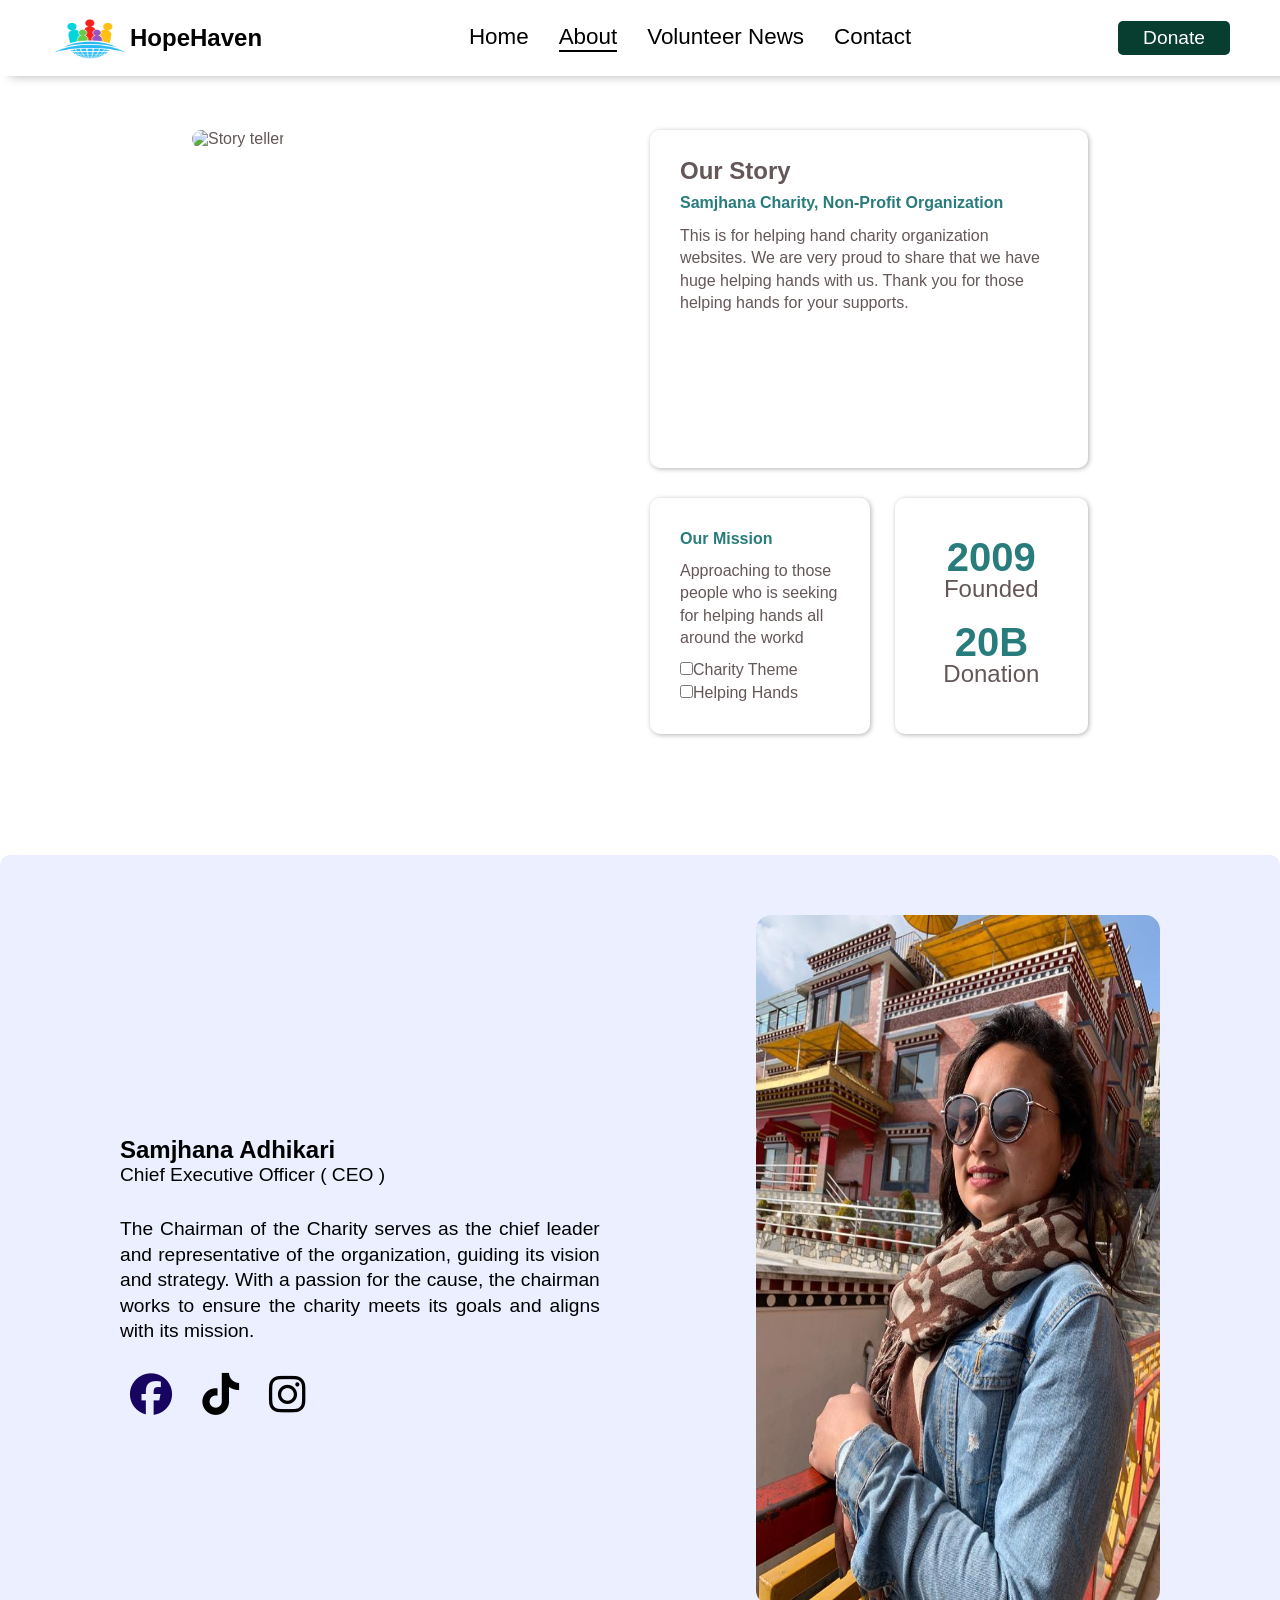
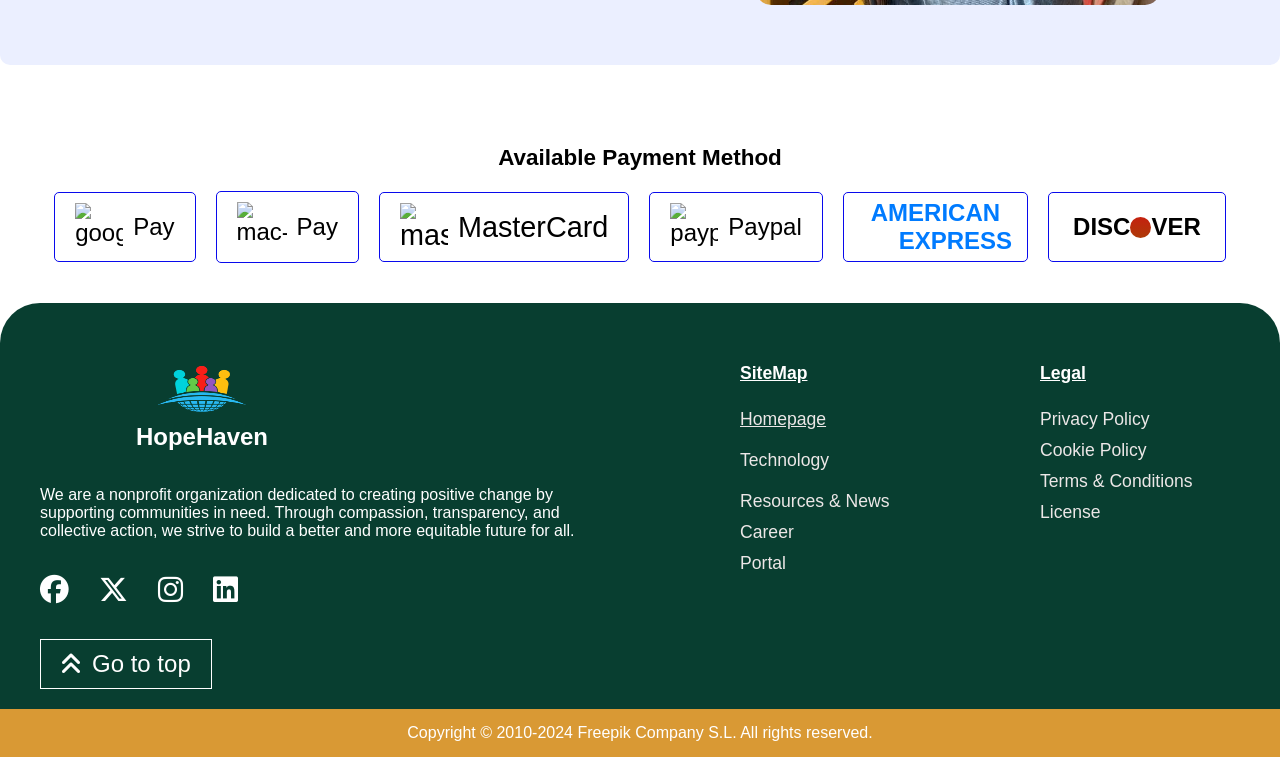
==== commit bedaa3b0: "features added" ====
--- a/about.html
+++ b/about.html
@@ -20,19 +20,96 @@
     <header>
       <div class="header section-p">
         <div class="title-image">
-          <img src="photos/सम्झना परोपकार23.png" alt="logo of site" />
+          <img src="photos/logo.png" alt="logo of site" />
+          HopeHaven
         </div>
         <div class="menu-bar">
           <ul>
-            <li><a href="index.html">Home</a></li>
+            <li><a href="index.html" >Home</a></li>
             <li><a href="about.html" class="active">About</a></li>
             <li><a href="volunteer.html">Volunteer News</a></li>
             <li><a href="contact.html">Contact</a></li>
           </ul>
+        </div>
+        <form action="">
           <a href="donation.html"><button>Donate</button></a>
-        </div>
+        </form>
       </div>
     </header>
+    <section class="story-section">
+      <div class="left-side">
+        <img src="https://images.pexels.com/photos/933620/pexels-photo-933620.jpeg" alt="Story teller" />
+      </div>
+      <div class="right">
+        <div class="top">
+          <h1>Our Story</h1>
+          <h4>Samjhana Charity, Non-Profit Organization</h4>
+          <p></p>
+            This is for helping hand charity organization websites. We are very
+            proud to share that we have huge helping hands with us. Thank you
+            for those helping hands for your supports.
+          </p>
+        </div>
+        <div class="bottom">
+          <div class="bottom-left">
+            <h4>Our Mission</h4>
+            <p>
+              Approaching to those people who is seeking for helping hands all
+              around the workd
+            </p>
+            <div>
+              <label for=""><input type="checkbox" />Charity Theme</label>
+              <label for=""><input type="checkbox" />Helping Hands</label>
+            </div>
+          </div>
+          <div class="bottom-right">
+            <div class="bottom-right-div">
+              <h2>2009</h2>
+              <p>Founded</p>
+            </div>
+            <div>
+              <h2>20B</h2>
+              <p>Donation</p>
+            </div>
+          </div>
+        </div>
+      </div>
+    </section>
+
+    <section class="founder-profile">
+      <div class="description">
+        <h2>Samjhana Adhikari</h2>
+        <span>Chief Executive Officer ( CEO )</span>
+        <p>
+          The Chairman of the Charity serves as the chief leader and
+          representative of the organization, guiding its vision and strategy.
+          With a passion for the cause, the chairman works to ensure the charity
+          meets its goals and aligns with its mission.
+        </p>
+        <div class="icons">
+          <div>
+            <a href="https://www.facebook.com/samie.adhikari" target="_blank"
+              ><i class="fa-brands fa-facebook"></i
+            ></a>
+          </div>
+          <div>
+            <a href="https://www.tiktok.com/foryou" target="_blank"
+              ><i class="fa-brands fa-tiktok"></i
+            ></a>
+          </div>
+          <div>
+            <a
+              href="https://www.instagram.com/shrijana.adhikari.5817/"
+              target="_blank"
+              ><i class="fa-brands fa-instagram"></i
+            ></a>
+          </div>
+        </div>
+      </div>
+      <div class="image">
+        <img src="photos/IMG_2.jpg" alt="Founder" loading="lazy"/>
+      </div>
+    </section>
 
     <div class="mutedBackground">
       <div class="logo-details">
@@ -40,359 +117,9 @@
         <video src="photos/logoAnimation.mp4" autoplay muted loop></video>
       </div>
     </div>
-    <section class="about-body">
-      <div class="container">
-        <div class="left-side">
-          <div class="heading">
-            <h1>Best Charity Fundraising Sites to Make Giving Easier</h1>
-          </div>
-          <div class="image-container">
-            <img src="photos/losar.PNG" alt="" />
-          </div>
-          <div class="description">
-            <div class="icon-container">
-              <div class="icons a">
-                <a href="https://www.facebook.com/samie.adhikari"
-                  ><img src="photos/facebook.png"
-                /></a>
-              </div>
-              <div class="icons b">
-                <a href="https://x.com/home"
-                  ><img src="photos/twitter.png"
-                /></a>
-              </div>
-              <div class="icons c">
-                <a href="https://www.pinterest.com/#top"
-                  ><img src="photos/pinterest-logo.png"
-                /></a>
-              </div>
-              <div class="icons d">
-                <a href="https://myaccount.google.com"
-                  ><img src="photos/mail.png"
-                /></a>
-              </div>
-            </div>
-            <div class="paragraph-details">
-              <span class="date"></span>
-              <p>
-                If you’d like to give back in some way but aren’t sure how to
-                make a difference, you wouldn’t be alone. Many of us feel called
-                to raise money for a cause that’s close to our hearts but aren’t
-                sure what steps to take. What are the
-                <a href="#">best charities to donate to</a>? Is traditional
-                fundraising the way to go, or is it better to use online
-                fundraising sites?
-              </p>
-              <p>
-                There is a time and place for fundraising drives and charity
-                events, but it’s no surprise that one of
-                <a href="#">the best ways to raise money for charity</a> these
-                days is through <a href="#">crowdfunding</a>. An online
-                fundraiser has zero overhead and gives you the freedom to share
-                your cause with anyone with just a few clicks of the mouse.
-              </p>
-              <p>
-                To help you sort through the many great sources for charity
-                funding on the internet, we’ve put together this list of the
-                best charity fundraising sites. Giving back just got a whole lot
-                easier.
-              </p>
-              <div class="button"><button>Start a GoFundMe today</button></div>
-              <h1>What takes an online fundraising site from good to great?</h1>
-              <p>
-                A decent fundraising website will offer all the basic features,
-                like an easy setup and low fees, but the best donation sites
-                will blow you away with the extras. Factors such as 24/7
-                customer support and zero fees can completely change your
-                fundraising experience with a smoother experience, and a larger
-                sum raised.
-              </p>
-              <p>
-                There is a lot to consider when looking to give back with
-                charity fundraising. Is it crucial to receive the funds as
-                quickly as possible? Is a team fundraising feature also high on
-                your list of priorities? There are plenty of questions that need
-                answering, and that is exactly what this article will fill you
-                in on. Below are the main features to keep an eye out for.
-              </p>
-              <h4>Does the platform have a fee?</h4>
-              <p>
-                One thing is very important to note: high fees can make or break
-                your fundraising efforts, and that is why it is so important to
-                consider the different platform fees and payment processing fees
-                of all the different sites, in order to select the fundraising
-                platform that is right for you. If you’re trying to figure out
-                which fundraising site has the lowest pricing and which
-                fundraising sites don’t charge at all, you have come to exactly
-                the right place because this article will lay out all of your
-                options.
-              </p>
-              <h4>Are team fundraising projects an option?</h4>
-              <p>
-                Sharing fundraising responsibilities with a group of close
-                friends and family members can ease stress and make the
-                experience more collaborative, but not all fundraising platforms
-                offer a team feature.
-              </p>
-              <h4>Does the platform have a mobile app?</h4>
-              <p>
-                When so many people use a mobile phone, it’s key that your
-                chosen fundraising platform has a good app. This makes it easy
-                for you to manage your fundraiser on the go. It can make sharing
-                your fundraising campaign so easy, whether you are sitting in
-                the pub with friends, or around the family dinner table, having
-                the app on your phone makes sharing your journey quicker and
-                easier for you.
-              </p>
-              <h4>Which fundraising site is right for you?</h4>
-              <p>
-                With countless fundraising websites available, it can be
-                overwhelming trying to choose the right crowdfunding platform
-                for your needs. Before getting started, read about these popular
-                crowdfunding companies to help you through the selection
-                process. Learn more about the best online charity fundraising
-                sites below.
-              </p>
-              <h4>GoFundMe</h4>
-              <p>
-                With over £23 billion raised so far for causes large and small,
-                GoFundMe is one of the most well-known and trusted personal
-                fundraising websites in the crowdfunding arena. Through their
-                platform, people can raise money for personal, business, and
-                charitable causes.
-              </p>
-              <p>
-                At GoFundMe, we also have the
-                <a href="#">GoFundMe Giving Guarantee</a> which protects you in
-                the rare case that something does go wrong. The GoFundMe Giving
-                Guarantee protects donations of any amount for up to a year
-                after they are donated, each fundraiser is covered and you are
-                covered no matter where you make the donation from. It
-                guarantees donors a full refund in the very rare case that
-                something does go wrong. It is something that we pride ourselves
-                strongly on at GoFundMe, because when it comes to finance,
-                safety and trust are two things we want to guarantee for our
-                customers.
-              </p>
-              <h4>EASY SETUP AND STRAIGHTFORWARD DESIGN</h4>
-              <p>
-                You can launch your fundraiser in just a few minutes by
-                following our step-by-step guided prompts, with the option to
-                consult our detailed charity crowdfunding guide if you need
-                extra support. Our platform’s clean, intuitive design ensures
-                that donors can complete their contributions quickly and
-                effortlessly with just a few clicks, making the entire process
-                seamless and user-friendly.
-              </p>
-              <h4>AUTOMATIC DELIVERY OF FUNDS</h4>
-              <p>
-                Setting up a certified charity campaign means that any money you
-                raise will be sent directly to the charity fund you’re
-                supporting. You don’t have to worry about withdrawing or
-                managing funds yourself. In a world where life can often feel a
-                little overwhelming, we cover these sorts of jobs for you to
-                make the fundraising experience as enjoyable as possible.
-              </p>
-              <h4>FEES</h4>
-              <p>
-                GoFundMe offers a free fundraising platform with a 0% fee, which
-                means more of your donations can help the charity of your
-                choice. There’s no need to worry about having to pay anything in
-                fees. We are a fundraising platform with your best interests in
-                mind. <a href="#">Learn more about GoFundMe fees</a>.
-              </p>
-              <div class="button"><button>Start a GoFundMe today</button></div>
-            </div>
-          </div>
-        </div>
-        <div class="right-side">
-          <div class="search">
-            <i class="fa-solid fa-magnifying-glass"></i
-            ><input type="text" placeholder="Search" />
-          </div>
-          <div class="button"><button>Start a fundraiser</button></div>
-          <div class="content-with-image">
-            <h1>Fundraising resources</h1>
-            <img src="photos/temple.jpg" />
-            <a href="#">Fundraising ideas</a>
-          </div>
-          <div class="content-with-image">
-            <h1>Fundraising tips</h1>
-            <img src="photos/temple2.jpg" />
-            <a href="#">Fundraising tips</a>
-          </div>
-          <div class="post"><h2>Latest Posts</h2></div>
-          <div class="links">
-            <span
-              ><a href="#">What are the advantages of crowdfunding?</a> 6 min
-              read</span
-            >
-            <span
-              ><a href="#">Wear A Hat Day 2025: Make a Difference</a> 7 min
-              read</span
-            >
-            <span
-              ><a href="#"
-                >Shine Night Walks 2025: Walk, Fundraise & Inspire Hope</a
-              >
-              7 min read</span
-            >
-            <span
-              ><a href="#">Cancer Research London Winter Run</a> 6 min
-              read</span
-            >
-          </div>
-          <div class="second-bar">
-            <div class="search">
-              <i class="fa-solid fa-magnifying-glass"></i
-              ><input type="text" placeholder="Search" />
-            </div>
-            <div class="button"><button>Start a fundraiser</button></div>
-          </div>
-        </div>
-      </div>
-    </section>
-
-    <section class="list-of-fundraiser">
-      <div class="heading"><h1>Examples of successful fundraisers</h1></div>
-      <div class="description">
-        Below you can find some successful fundraisers
-      </div>
-      <div class="titles">
-        <span class="add-active" id="national-aid">National aid</span>
-        <span id="social-actions">Social actions</span>
-        <span id="animals">Animals</span>
-        <span id="birthday-presents">Birthday presents</span>
-        <span id="any-other">Any other</span>
-      </div>
-    </section>
-
-    <section class="fundraiser-banners">
-      <div class="fundraiser first-fundraiser">
-        <div class="story">
-          <span class="successful">Successful story</span>
-          <h2>Nepal Airlines for nepalese</h2>
-          <p>
-            Finally the nepal airlines company donated to the Samjhana Charity -
-            thanks to this the total help amounted to above 10,00,000 rupees!
-          </p>
-          <div class="button"><button>Read more</button></div>
-        </div>
-        <div class="information">
-          <div class="image"><img src="photos/airlines.jpg" /></div>
-          <div class="description">
-            <h4>Nepal Airlines for nepalese / नेपालीका लागि नेपाल एयरलाइन्स</h4>
-            <div class="numbers">
-              <div class="fund-raise">
-                <h4>Rs 8,55,244,432</h4>
-                <span>Funds raised</span>
-              </div>
-              <div class="donators">
-                <h4>67,454,89</h4>
-                <span>Donators</span>
-              </div>
-            </div>
-          </div>
-        </div>
-      </div>
-
-      <div class="fundraiser second-fundraiser">
-        <div class="story">
-          <span class="successful">Successful story</span>
-          <h2>Save the helpline for children!</h2>
-          <p>
-            This fundraiser saved the helpline for children gathering in total
-            over 400,000 RS!
-          </p>
-          <div class="button"><button>Read more</button></div>
-        </div>
-        <div class="information-for-childcare">
-          <div class="image"><img src="photos/childcare.webp" /></div>
-          <div class="description">
-            <h4>
-              टेलिफोन हेल्पलाइन ११६ १११ - बालबालिकालाई बचाऔं, हटलाइन बन्द हुन
-              नदिऔं
-            </h4>
-            <div class="numbers">
-              <div class="fund-raise">
-                <div class="collection">
-                  <div class="collect"><strong>Rs 48,345,675</strong></div>
-                  <div class="target">out of Rs 54,234,453</div>
-                </div>
-              </div>
-              <span class="range-bar">
-                <span class="background-refill"></span
-              ></span>
-              <span class="percentage">80%</span>
-            </div>
-          </div>
-        </div>
-      </div>
-
-      <div class="fundraiser third-fundraiser">
-        <div class="story">
-          <span class="successful">Successful story</span>
-          <h2>Rescue for 500 deers.</h2>
-          <p>
-            This fundraiser saved the biggest horse asylum in Europe gathering
-            almost 200.000 EUR.
-          </p>
-          <div class="button"><button>Read more</button></div>
-        </div>
-        <div class="information-for-childcare">
-          <div class="image"><img src="photos/young-caucasian.jpg" /></div>
-          <div class="description">
-            <h4>
-              यो कोषले लगभग Rs 200,000 जम्मा गरेर नेपालमा सबैभन्दा ठूलो हिरण शरण
-              बचत गर्यो।
-            </h4>
-            <div class="numbers">
-              <div class="fund-raise">
-                <div class="collection">
-                  <div class="collect"><strong>Rs 48,345,675</strong></div>
-                  <div class="target">out of Rs 54,234,453</div>
-                </div>
-              </div>
-              <span class="range-bar">
-                <span class="background-refill"></span
-              ></span>
-              <span class="percentage">80%</span>
-            </div>
-          </div>
-        </div>
-      </div>
-
-      <div class="fundraiser fourth-fundraiser">
-        <div class="story">
-          <span class="successful">Successful story</span>
-          <h2>Let me start a foundation for my birthday!.</h2>
-          <p>
-            This fundraiser, gathering over Rs 30.000, allowed to start a
-            charity foundation and was held as a birthday present by one of
-            social activists in Nepal.
-          </p>
-          <div class="button"><button>Read more</button></div>
-        </div>
-        <div class="information-for-childcare">
-          <div class="image"><img src="photos/cake.jpg" /></div>
-          <div class="description">
-            <h4>टोली सम्झना फाउन्डेसनको सुरुवात</h4>
-            <div class="numbers">
-              <div class="fund-raise">
-                <div class="collection">
-                  <div class="collect"><strong>Rs 4,675</strong></div>
-                  <div class="target">out of Rs 35,</div>
-                </div>
-              </div>
-              <span class="range-bar">
-                <span class="background-refill"></span
-              ></span>
-              <span class="percentage">70%</span>
-            </div>
-          </div>
-        </div>
-      </div>
-    </section>
+   
+
+   
 
     <section class="pay-securely">
       <div class="heading"><h3>Available Payment Method</h3></div>
@@ -441,95 +168,47 @@
       </div>
     </section>
 
-    <footer>
-      <div class="footer-layer">
-        <div class="contact-form">
-          <div class="image-side">
-            <span
-              >thank you for supportinng <br />
-              samjhana charity fund</span
-            >
-          </div>
-          <div class="content-side">
-            <form action="">
-              <div class="cancel-icon">
-                <i class="fa-solid fa-arrow-left"></i>
-              </div>
-              <div class="heading">
-                <h4>If you wish to contact us - log in.</h4>
-              </div>
-              <div class="create-account">
-                <p>Don't have an account?<span>Sign Up</span></p>
-              </div>
-              <div class="signup-with">
-                <i class="fa-brands fa-facebook"></i>
-                <span>Continue with Facebook</span>
-              </div>
-              <div class="signup-with">
-                <i class="fa-brands fa-google"></i>
-                <span>Continue with Google</span>
-              </div>
-              <div class="line-through"><span>or</span></div>
-              <div class="input-email">
-                <input type="email" placeholder="Enter your email" />
-              </div>
-              <div class="input-password">
-                <input type="password" placeholder="Your password" />
-              </div>
-              <div class="forgot-password"><span>Forgot password?</span></div>
-              <button class="sign-in">Sign in</button>
-            </form>
-          </div>
-        </div>
-      </div>
-      <div>
-        <!-- <div class="payment"><img src="photos/pay.png" alt="payment"></div> -->
-        <div class="footer-part">
-          <div class="logo"><img src="photos/2 copy.png" alt="" /></div>
-          <div class="footer-list">
-            <div class="contact-us"><a href="#">Contact us</a></div>
-            <div>|</div>
-            <div>
-              <a href="frequentlyAskedQuestion.html" target="_top"
-                >Donors FAQ</a
-              >
-            </div>
-            <div>|</div>
-            <div><a href="">Accessibility </a></div>
-            <div>|</div>
-            <div><a href="privacypolicy.html">Privacy Policy</a></div>
-          </div>
-        </div>
-        <div class="copy-right">
-          <div class="social-media">
-            <a href="https://www.facebook.com/samie.adhikari" target="_blank"
-              ><i class="fa-brands fa-facebook"></i
-            ></a>
-            <a href="https://x.com/?lang=en" target="_blank">
-              <i class="fa-brands fa-x-twitter"></i
-            ></a>
-            <a
-              href="https://www.youtube.com/watch?v=2YqrkCI9_wM"
-              target="_blank"
-              ><i class="fa-brands fa-youtube"></i
-            ></a>
-            <a href="https://www.whatsapp.com" target="_blank"
-              ><i class="fa-brands fa-whatsapp"></i
-            ></a>
-            <a href="https://www.instagram.com/adhikarisamie/" target="_blank"
-              ><i class="fa-brands fa-instagram"></i
-            ></a>
-          </div>
-          <select name="language" id="language">
-            <option value="English">English</option>
-            <option value="Nepali">Nepali</option>
-            <option value="Poland">Poland</option>
-            <option value="Spanish">Spanish</option>
-            <option value="Germany">Germany</option>
-          </select>
-        </div>
-      </div>
-
+      <footer>
+      <div class="mainFooter">
+        <div class="aside">
+          <h2>
+            <img src="photos/logo.png" alt="">
+            HopeHaven</h2>
+          <p>
+            We are a nonprofit organization dedicated to creating positive
+            change by supporting communities in need. Through compassion,
+            transparency, and collective action, we strive to build a better and
+            more equitable future for all.
+          </p>
+          <div class="socialMedia">
+            <i class="fa-brands fa-facebook"></i>
+            <i class="fa-brands fa-x-twitter"></i>
+            <i class="fa-brands fa-instagram"></i>
+            <i class="fa-brands fa-linkedin"></i>
+          </div>
+          <div class="button">
+            <i class="fa-solid fa-angles-up"></i>
+            <button>Go to top</button>
+          </div>
+        </div>
+        <div class="titleLink">
+          <div>
+            <p role="title">SiteMap</p>
+            <a href="index.html" class="linkActive">Homepage<a>
+            <a href="technology.html">Technology<a>
+            <a href="resource.html">Resources & News</a>
+            <a href="career.html">Career</a>
+            <a href="portal.html">Portal</a>
+          </div>
+          <div>
+            <p role="title">Legal</p>
+            <a href="privacypolicy.html">Privacy Policy</a>
+            <a href="cookie.html">Cookie Policy</a>
+            <a href="termsAndCondition.html">Terms & Conditions</a>
+            <a href="license.html">License</a>
+          </div>
+        </div>
+      </div>
       <div class="copy-right-part">
         <span
           >Copyright © 2010-2024 Freepik Company S.L. All rights reserved.</span
@@ -537,8 +216,4 @@
       </div>
     </footer>
   </body>
-  <!-- <script src="script.js"></script> -->
-  <!-- <script src="FetchImage.js"></script> -->
-  <!-- <script src="formSubmission.js"></script> -->
-  <!-- <script src="donationFormValidation.js"></script> -->
 </html>
--- a/style.css
+++ b/style.css
@@ -11,6 +11,9 @@
   --secondary-background-color: #e1e6ee;
   --primary-yellow-color: #f6d615;
   --secondary-yellow-color: #f7d21f;
+  --primary-overlay: #ebefff;
+  --header-background-color: #f7f2ef;
+  --footer-color: #d99934;
 }
 .section-m {
   margin: 40px 0px;
@@ -32,13 +35,20 @@
   z-index: 999;
   padding: 0px 50px;
 }
+.header .title-image {
+  display: flex;
+  align-items: center;
+  /* padding: 14px; */
+  padding: 17px 0px;
+  font-size: 1.5rem;
+  font-weight: bold;
+}
 .header .title-image img {
-  width: 150px;
-  height: 4.5rem;
+  width: 80px;
+  height: 2.6rem;
   cursor: pointer;
 }
 .menu-bar {
-  width: 100%;
   display: flex;
   justify-content: center;
   align-items: center;
@@ -74,7 +84,7 @@
 .menu-bar ul li a.active::after {
   width: 100%;
 }
-.menu-bar a button {
+.header form a button {
   padding: 6px 25px;
   border: none;
   outline: none;
@@ -83,10 +93,12 @@
   background: var(--primary-color);
   color: #fff;
   font-size: 1.2rem;
-  transition: 0.2s ease-in;
-}
-.menu-bar a button:hover {
-  background: var(--secondary-color);
+  transition: 0.1s ease-in;
+}
+.header form a button:hover {
+  /* background: var(--secondary-color); */
+  box-shadow: 1px 1px 3px #000;
+  opacity: 0.9;
 }
 .mutedBackground {
   background-color: rgba(0, 0, 0, 0.7);
@@ -192,10 +204,14 @@
   font-size: 1.2rem;
   transition: 0.3s ease-in;
 }
+#hero-section .container button:hover {
+  box-shadow: 1px 1px 10px rgba(255, 255, 255, 0.4);
+}
 #hero-section .payment-list {
   position: absolute;
-  bottom: 2%;
+  /* bottom: 2%; */
   left: 50%;
+  top: 72%;
   transform: translateX(-50%);
   width: 90%;
   border-radius: 5px;
@@ -203,7 +219,7 @@
   box-shadow: 2px 2px 10px rgba(0, 0, 0, 0.5);
   display: flex;
   flex-direction: column;
-  gap: 20px;
+  gap: 10px;
   padding: 20px 60px;
 }
 #hero-section > div.payment-list > div.payment-subscriptions-type {
@@ -389,11 +405,10 @@
   align-items: center;
   font-size: 1rem;
   color: #555;
-  margin-top: -15px;
+  /* margin-top: -15px; */
 }
 #hero-section .payment-list span.donation-info span {
-  font-size: 2rem;
-  margin-top: 10px;
+  margin-top: 6px;
 }
 #hero-section .payment-list .price-options button.donateBtn {
   padding: 18px 15px;
@@ -407,7 +422,6 @@
   font-weight: bold;
   transition: 0.2s ease-in;
 }
-
 #message {
   position: fixed;
   top: 0;
@@ -444,6 +458,25 @@
   font-weight: bold;
   margin-bottom: 5px;
 }
+
+#browseAll {
+  width: 100%;
+  height: 5em;
+  display: flex;
+  justify-content: center;
+  align-items: center;
+}
+#browseAll button {
+  padding: 15px 20px;
+  background-color: var(--primary-yellow-color);
+  outline: none;
+  border: none;
+  border-radius: 5px;
+  font-weight: bold;
+  font-size: 1rem;
+  cursor: pointer;
+  width: 15rem;
+}
 /*--------------------------------------------------------------------recent-charity section-------------------------------*/
 
 #recent-charity {
@@ -454,15 +487,21 @@
   padding: 20px 40px;
 }
 #recent-charity .listofCharityProgram {
-  width: 95%;
+  width: 94%;
   display: grid;
   grid-template-columns: 1fr 1fr 1fr 1fr;
-  gap: 10px;
+  gap: 15px;
 }
 #recent-charity .listofCharityProgram .container {
   box-shadow: 1px 1px 5px rgba(0, 0, 0, 0.3);
   padding: 15px;
   border-radius: 5px;
+  display: flex;
+  flex-direction: column;
+  justify-content: flex-start;
+  align-items: flex-start;
+  gap: 10px;
+  margin-top: 20px;
 }
 #recent-charity .listofCharityProgram .container .photo {
   width: 100%;
@@ -470,14 +509,15 @@
   border-radius: 5px;
 }
 #recent-charity .listofCharityProgram .container h4 {
-  margin: 10px 0px;
+  /* margin: 5px 0px; */
+  min-height: 35px;
 }
 #recent-charity .listofCharityProgram .container div {
   display: flex;
   align-items: center;
   gap: 5px;
   width: 100%;
-  margin: 10px 0px;
+  /* margin: 5px 0px; */
 }
 #recent-charity .listofCharityProgram .container div .avatar {
   display: flex;
@@ -496,6 +536,18 @@
   font-size: 1.2rem;
   padding: 0;
 }
+#recent-charity .listofCharityProgram .container .progressBar {
+  width: 100%;
+  height: 5px;
+  border-radius: 5px;
+  background-color: #c3bfbf;
+}
+#recent-charity .listofCharityProgram .container .progressBar span {
+  background-color: var(--secondary-yellow-color);
+  width: 0%;
+  height: 100%;
+  border-radius: 5px;
+}
 #recent-charity .listofCharityProgram .container .contributionBtn {
   display: flex;
   justify-content: space-between;
@@ -531,6 +583,7 @@
   align-items: center;
   gap: 5px;
   font-size: 1.2rem;
+  cursor: pointer;
 }
 #recent-charity .listofCharityProgram .goContributeBtn:hover {
   box-shadow: 1px 1px 10px rgba(0, 0, 0, 0.8);
@@ -626,11 +679,6 @@
   max-height: 150px;
   max-width: 150px;
 }
-/* .welcome-to-charity .helping-hands .second-child {
-  box-shadow: 1px 1px 10px rgba(0, 0, 0, 0.4);
-  border-radius: 5px;
-} */
-
 .no-scroll {
   overflow: hidden;
 }
@@ -683,21 +731,20 @@
 /*--------------------------------story section-------------------------------*/
 
 .story-section {
-  width: 100%;
+  width: 70%;
   color: #645757;
-  height: 80vh;
-  background-color: rgb(202, 224, 224);
-  background: linear-gradient(to bottom, #c2c2c8, #99dcf3);
-  padding: 50px;
+  height: 75vh;
+  margin: auto;
+  border-radius: 10px;
   display: flex;
   justify-content: flex-start;
-  padding-right: 100px;
-  align-items: center;
+  align-items: center;
+  margin-top: 130px;
 }
 .story-section .left-side {
   width: 50%;
   height: 100%;
-  padding-left: 8em;
+  /* padding-left: 8em; */
 }
 .story-section .left-side img {
   width: 100%;
@@ -708,21 +755,19 @@
   width: 50%;
   line-height: 1.4rem;
   height: 100%;
-  margin-right: 80px;
   margin-left: 20px;
   display: flex;
   justify-content: flex-start;
   align-items: center;
   flex-direction: column;
-  gap: 20px;
+  gap: 30px;
 }
 .story-section .right .top {
-  /* background-color: #fff; */
-  box-shadow: 2px 2px 10px rgba(0, 0, 0, 0.5);
+  box-shadow: 1px 1px 5px rgba(0, 0, 0, 0.3);
   padding: 30px;
   width: 100%;
   height: 50%;
-  margin: 10px 0px;
+  /* margin: 10px 0px; */
   border-radius: 10px;
 }
 .story-section .right h1 {
@@ -740,7 +785,8 @@
 
 .story-section .right .bottom .bottom-left {
   /* background-color: #fff; */
-  box-shadow: 2px 2px 10px rgba(0, 0, 0, 0.5);
+  box-shadow: 1px 1px 5px rgba(0, 0, 0, 0.3);
+  /* box-shadow: 2px 2px 10px rgba(0, 0, 0, 0.5); */
   border-radius: 10px;
   padding: 30px;
   height: 100%;
@@ -753,6 +799,18 @@
 .story-section .right .bottom .bottom-left div {
   margin-top: 10px;
 }
+.story-section .right .bottom .bottom-right {
+  box-shadow: 1px 1px 5px rgba(0, 0, 0, 0.3);
+  /* box-shadow: 2px 2px 10px rgba(0, 0, 0, 0.5); */
+  border-radius: 10px;
+  display: flex;
+  flex-direction: column;
+  justify-content: center;
+  text-align: center;
+  align-items: center;
+  height: 100%;
+  width: 50%;
+}
 .story-section .right .bottom .bottom-right .bottom-right-div {
   margin-bottom: 30px;
 }
@@ -767,20 +825,6 @@
   display: flex;
   flex-direction: column;
 }
-.story-section .right .bottom .bottom-right {
-  /* background-color: #fff; */
-  box-shadow: 2px 2px 10px rgba(0, 0, 0, 0.5);
-  border-radius: 10px;
-
-  display: flex;
-  flex-direction: column;
-  justify-content: center;
-  /* padding: 30px; */
-  text-align: center;
-  align-items: center;
-  height: 100%;
-  width: 50%;
-}
 
 .story-section h4,
 .story-section h2 {
@@ -792,21 +836,22 @@
 .founder-profile {
   display: flex;
   justify-content: center;
-  gap: 40px;
-  width: 90%;
+  gap: 0px;
+  width: 100%;
   margin: 50px auto;
   height: 90vh;
   cursor: pointer;
   color: #fff;
-  padding: 60px 20px;
-  background: linear-gradient(to bottom, #99dcf3, #c2c2c8);
+  padding: 60px 120px;
+  background-color: var(--primary-overlay);
+  /* background: linear-gradient(to bottom, #99dcf3, #c2c2c8); */
   border-radius: 10px;
 }
 .founder-profile .image {
   width: 50%;
 }
 .founder-profile .image img {
-  width: 70%;
+  width: 80%;
   height: 100%;
   border-radius: 15px;
   float: right;
@@ -816,7 +861,7 @@
   display: flex;
   flex-direction: column;
   align-items: flex-start;
-  justify-content: flex-start;
+  justify-content: center;
   margin-top: 30px;
   margin-right: 30px;
   color: #000000;
@@ -828,6 +873,8 @@
 .founder-profile .description p {
   font-size: 1.2rem;
   line-height: 1.6rem;
+  max-width: 95%;
+  text-align: justify;
 }
 .founder-profile .description .icons {
   margin-top: 30px;
@@ -845,6 +892,9 @@
   color: black;
   border-radius: 50%;
   padding: 10px;
+}
+.founder-profile .description div i:hover {
+  box-shadow: 0px 0px 5px rgba(0, 0, 0, 0.3);
 }
 .founder-profile .description .icons div .fa-facebook {
   color: #170461;
@@ -936,10 +986,10 @@
 }
 .causes .container {
   display: flex;
-  justify-content: center;
+  justify-content: flex-start;
   flex-wrap: wrap;
   margin-top: 20px;
-  width: 100%;
+  width: 90%;
   cursor: pointer;
 }
 .causes .container .details {
@@ -947,9 +997,10 @@
   flex-direction: column;
   margin: 10px 15px;
   width: 31%;
-  border: 1px solid #222;
+  /* border: 1px solid #222; */
+  box-shadow: 0px 0px 5px rgba(0, 0, 0, 0.3);
   border-radius: 15px;
-  padding: 5px;
+  padding: 15px;
 }
 .causes .container .details img {
   width: 100%;
@@ -1353,14 +1404,15 @@
 
 .pay-securely .heading {
   text-align: center;
-  margin: 20px 0px;
+  margin: 10px 0px;
+  font-size: 1.2rem;
 }
 .pay-securely .payment {
   width: 100%;
   display: flex;
   justify-content: center;
   align-items: center;
-  margin: 40px 0px 60px 0px;
+  margin: 20px 0px 0px 0px;
 }
 .pay-securely .payment .inner-box {
   display: flex;
@@ -1409,42 +1461,18 @@
 }
 .pay-securely .container {
   display: flex;
-  width: 80%;
+  width: 95%;
   margin: auto;
   justify-content: center;
+  gap: 20px;
 }
 .pay-securely .container .box {
-  width: 23%;
+  width: 24%;
   margin: 0px 10px;
-  padding: 15px 25px;
-  background-color: #f5f4f4;
+  padding: 35px 25px;
+  background-color: var(--primary-overlay);
   font-size: 1.2rem;
   border-radius: 25px;
-}
-
-/*------------------------go to top section---------------------------------*/
-
-#goto-top {
-  width: 100%;
-  height: 4rem;
-  margin: 10px 0px 0px 0px;
-  display: flex;
-  justify-content: center;
-  align-items: center;
-}
-#goto-top button {
-  padding: 15px 40px;
-  color: #fff;
-  border-radius: 5px;
-  outline: none;
-  background-color: #1d324d;
-  font-size: 1.5rem;
-  cursor: pointer;
-  transition: 0.2s ease-in;
-}
-#goto-top button:hover {
-  box-shadow: 2px 2px 10px rgba(0, 0, 0, 0.5);
-  border: 1px solid #000000;
 }
 
 /* -------------------video section-------------------- */
@@ -1471,11 +1499,12 @@
 /* ------------------- ---------------title for map section------------------------------------- */
 .title-for-map {
   width: 100%;
-  height: 25vh;
-  display: flex;
-  justify-content: center;
-  align-items: center;
-  flex-direction: column;
+  height: 7vh;
+  display: flex;
+  justify-content: center;
+  align-items: center;
+  flex-direction: column;
+  margin-top: 30px;
 }
 .title-for-map .updates {
   display: flex;
@@ -1499,20 +1528,22 @@
   background-color: #e03737;
   border-radius: 50%;
 }
-.title-for-map .title {
-  margin: 50px 0px 20px 0px;
+
+/* ------------------- -------------------------------------donation title section------------------------------------------------ */
+
+#donation-title {
+  margin: 80px 0px 20px 0px;
   text-align: center;
 }
-.title-for-map .title h3 {
+#donation-title h3 {
   font-size: 1.6rem;
   margin-bottom: 10px;
 }
-
 /* ------------------- -------------------------------------map section------------------------------------------------ */
 #map {
   width: 85%;
   height: 70vh;
-  margin: 10px auto 40px;
+  margin: 30px auto 10px;
   background-color: #eff2f0;
   display: flex;
   justify-content: flex-start;
@@ -1641,7 +1672,7 @@
   align-items: center;
   width: 100%;
   padding: 2rem 5rem;
-  background: linear-gradient(to bottom, #7bb4ff, #fff);
+  /* background: linear-gradient(to bottom, #7bb4ff, #fff); */
 }
 .container-p .container .left-side {
   display: flex;
--- a/footerLogInWith.css
+++ b/footerLogInWith.css
@@ -3,14 +3,115 @@
 footer {
   position: relative;
   width: 100%;
-  height: 35vh;
-  background-color: #03152c;
-}
-footer .payment img {
-  width: 100%;
-  cursor: pointer;
-}
-.footer-part {
+  background-color: var(--primary-color);
+  border-radius: 40px 40px 0px 0px;
+  color: #fff;
+}
+footer .mainFooter {
+  padding: 60px 40px 20px;
+  display: grid;
+  grid-template-columns: 1fr 1fr;
+}
+
+footer .mainFooter .aside {
+  max-width: 90%;
+  display: flex;
+  flex-direction: column;
+  gap: 35px;
+}
+footer .mainFooter .aside h2 {
+  display: flex;
+  flex-direction: column;
+  justify-content: center;
+  align-items: center;
+  gap: 10px;
+  width: 60%;
+  text-align: center;
+}
+footer .mainFooter .aside h2 img {
+  width: 100px;
+  height: 50px;
+}
+footer .mainFooter .aside .socialMedia {
+  display: flex;
+  align-items: center;
+  gap: 30px;
+}
+footer .mainFooter .aside .socialMedia i {
+  font-size: 1.8rem;
+  cursor: pointer;
+}
+footer .mainFooter .aside div.button {
+  border: 1px solid #fff;
+  padding: 10px 20px;
+  transition: 0.2s ease-in;
+  cursor: pointer;
+  max-width: fit-content;
+  display: flex;
+  align-items: center;
+  justify-content: center;
+  gap: 10px;
+  /* margin-top: 10px; */
+}
+footer .mainFooter .aside div.button i {
+  font-size: 1.5rem;
+}
+footer .mainFooter .aside button {
+  outline: none;
+  border: none;
+  color: #fff;
+  font-size: 1.5rem;
+  background-color: transparent;
+  width: 100%;
+  cursor: pointer;
+}
+footer .mainFooter .aside div.button:hover {
+  box-shadow: 1px 1px 8px rgba(255, 255, 255, 0.5);
+}
+
+footer .mainFooter .titleLink {
+  display: flex;
+  align-items: flex-start;
+  justify-content: space-between;
+}
+footer .mainFooter .titleLink div {
+  display: flex;
+  width: 50%;
+  flex-direction: column;
+  justify-content: center;
+  align-items: flex-start;
+  gap: 10px;
+  padding-left: 100px;
+}
+footer .mainFooter .titleLink div p {
+  margin-bottom: 15px;
+  font-weight: bold;
+  font-size: 1.1rem;
+  text-decoration: underline;
+}
+footer .mainFooter .titleLink div a {
+  text-decoration: none;
+  color: #ece7e7;
+  font-size: 1.1rem;
+}
+footer .mainFooter .titleLink div a:hover,
+footer .mainFooter .titleLink div a.linkActive {
+  text-decoration: underline;
+}
+footer .copy-right-part {
+  background-color: var(--footer-color);
+}
+footer .copy-right-part {
+  color: #fff;
+  display: flex;
+  justify-content: center;
+  padding: 15px 0px;
+}
+footer .copy-right-part span {
+  padding: 0px 10px;
+  border-radius: 5px;
+}
+/* .footer-part {
   display: flex;
   justify-content: space-between;
   align-items: flex-start;
@@ -39,7 +140,7 @@
 }
 footer .footer-part .footer-list div a:hover {
   color: #0d8b8b;
-}
+} */
 
 footer .copy-right {
   display: flex;
@@ -102,19 +203,6 @@
   cursor: pointer;
 }
 
-footer .copy-right-part {
-  color: #fff;
-  display: flex;
-  justify-content: center;
-  margin: 10px auto;
-  padding: 30px 0px 10px;
-}
-footer .copy-right-part span {
-  border: 1px solid #62676c;
-  padding: 5px 10px;
-  border-radius: 5px;
-}
-
 footer .footer-layer {
   width: 100%;
   height: 100vh;
@@ -201,7 +289,7 @@
   cursor: pointer;
 }
 footer .contact-form .content-side .signup-with span {
-  color:#2d22c7;
+  color: #2d22c7;
 }
 footer .contact-form .content-side .signup-with .fa-facebook {
   color: rgb(45, 20, 228);
@@ -237,7 +325,7 @@
   height: 2.5rem;
   padding: 10px 15px;
   border: 1px solid #ccc;
-  outline:none;
+  outline: none;
   border-radius: 5px;
   cursor: pointer;
 }
@@ -321,7 +409,7 @@
 }
 
 /*------------------------------------------------Privacy policy section-------------- ------------------------------*/
-.privacy-policy{
+.privacy-policy {
   padding: 20px 20px;
   background-color: rgba(0, 0, 250, 0.1);
   /* background-color: lightgrey; */
@@ -338,7 +426,8 @@
 .privacy-policy h2 {
   margin: 10px 0px;
 }
-.privacy-policy span,.privacy-policy p {
+.privacy-policy span,
+.privacy-policy p {
   font-size: 0.9rem;
 }
 .privacy-policy h4 {
--- a/formStyle.css
+++ b/formStyle.css
@@ -22,6 +22,7 @@
   width: 100dvw;
   height: 96vh;
   background: #ebefff;
+  background-color: var(--primary-overlay);
   z-index: 1;
   border-bottom-right-radius: 150px;
   border-bottom-left-radius: 150px;
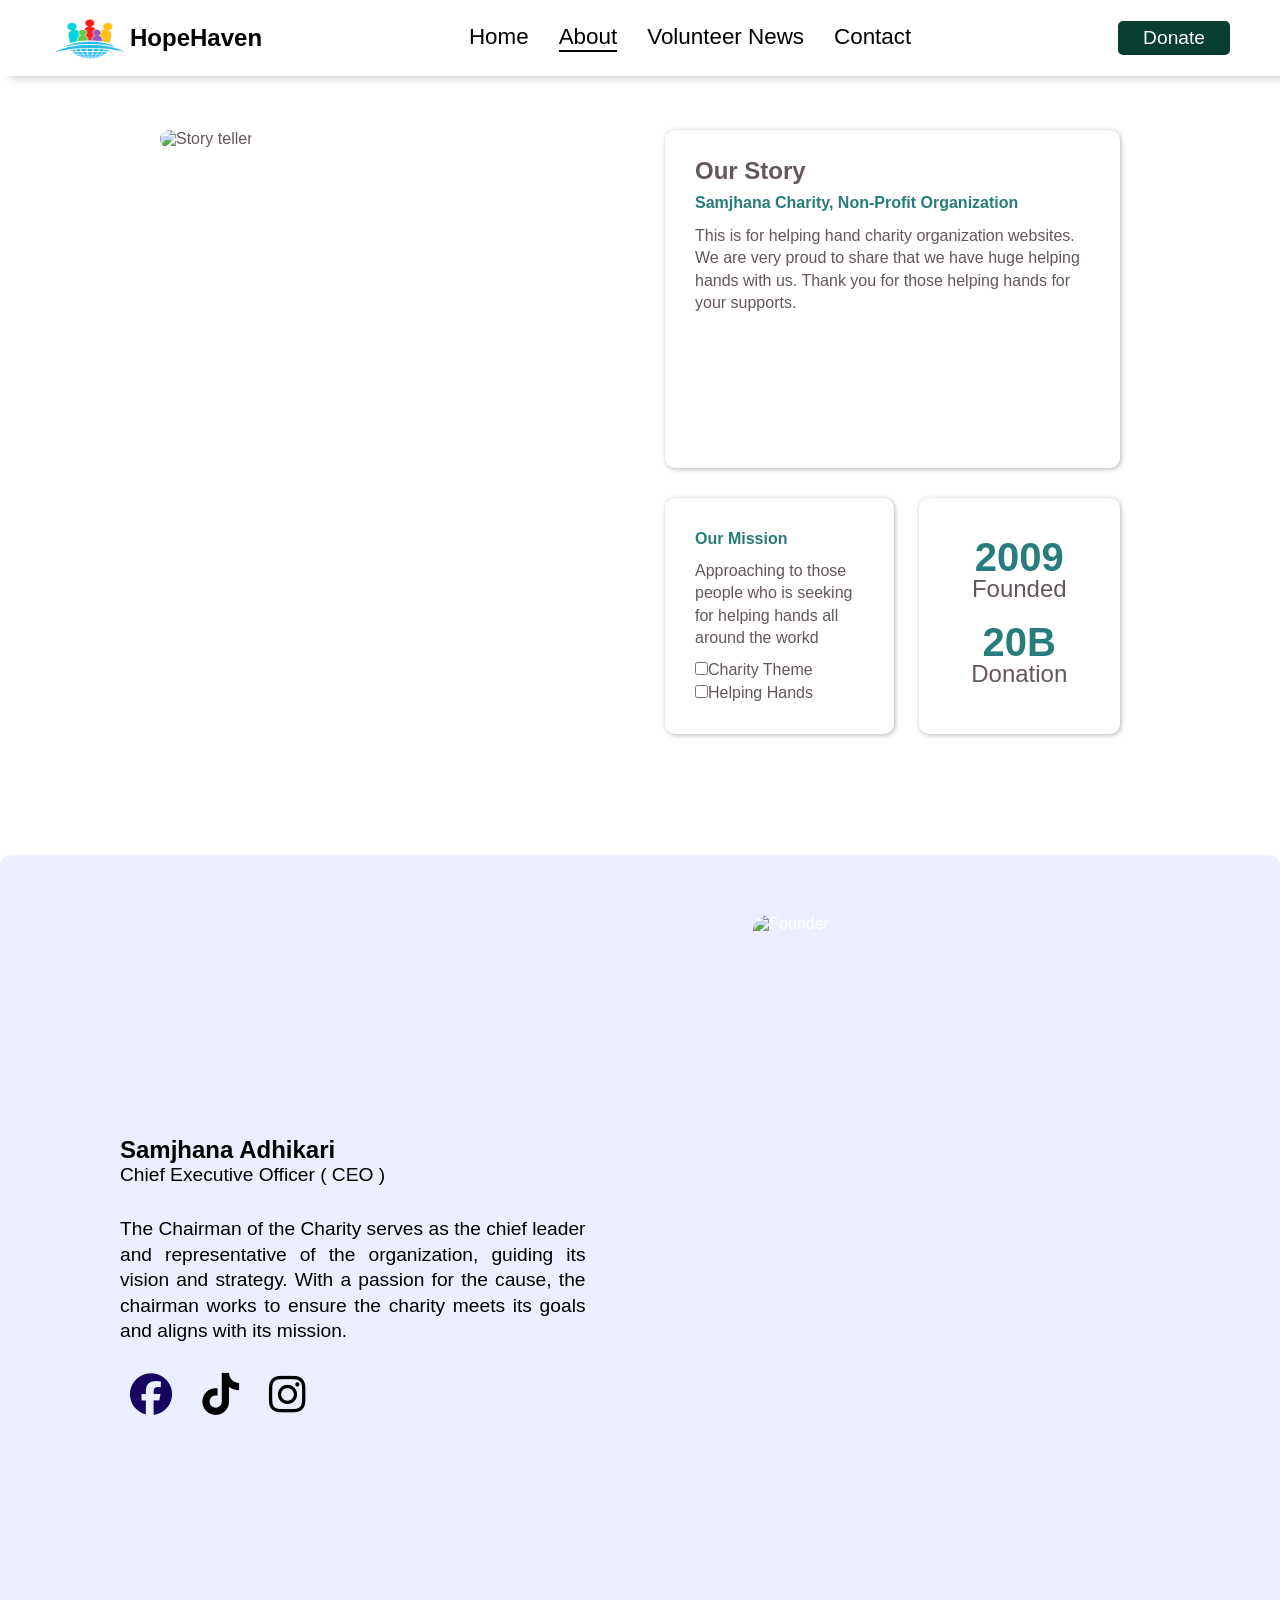
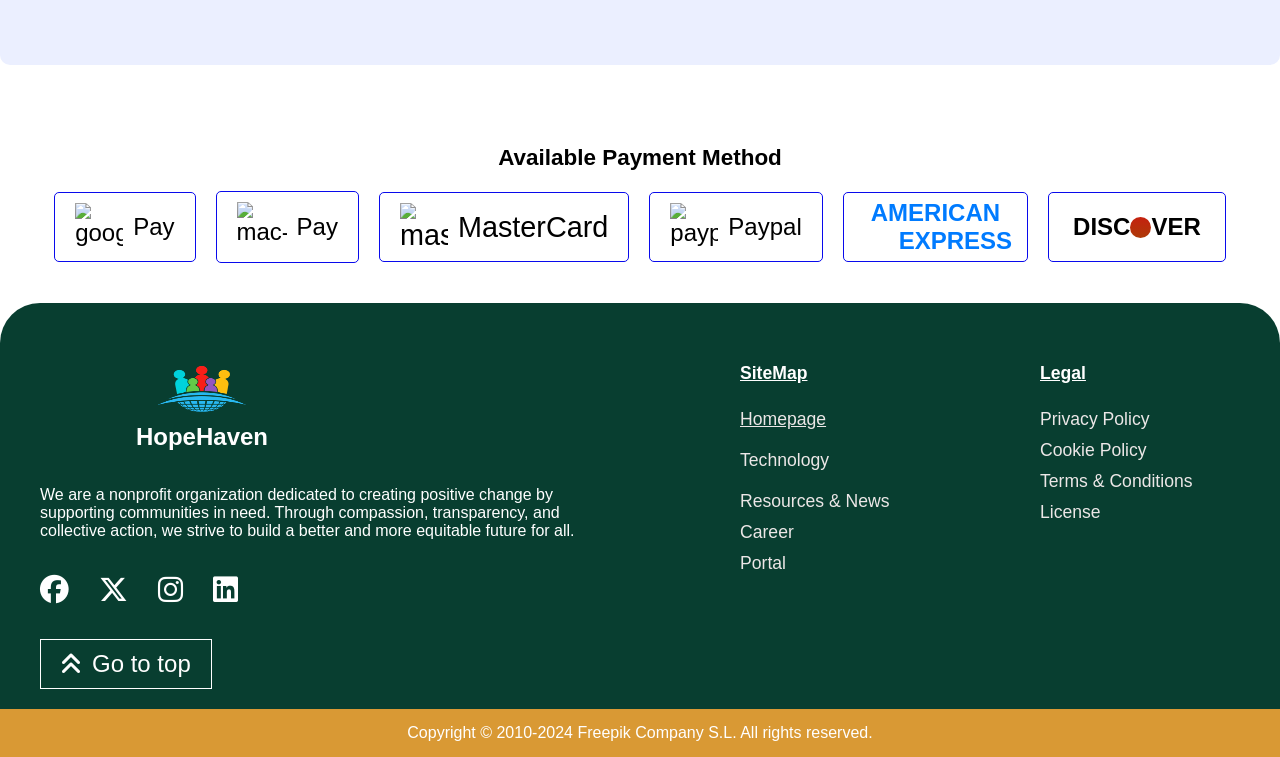
==== commit 13c7146b: "newly changes" ====
--- a/about.html
+++ b/about.html
@@ -32,7 +32,7 @@
           </ul>
         </div>
         <form action="">
-          <a href="donation.html"><button>Donate</button></a>
+          <a href="donation.html"><button type="button">Donate</button></a>
         </form>
       </div>
     </header>
@@ -88,7 +88,7 @@
         </p>
         <div class="icons">
           <div>
-            <a href="https://www.facebook.com/samie.adhikari" target="_blank"
+            <a href="https://www.facebook.com" target="_blank"
               ><i class="fa-brands fa-facebook"></i
             ></a>
           </div>
@@ -99,7 +99,7 @@
           </div>
           <div>
             <a
-              href="https://www.instagram.com/shrijana.adhikari.5817/"
+              href="https://www.instagram.com"
               target="_blank"
               ><i class="fa-brands fa-instagram"></i
             ></a>
@@ -107,7 +107,7 @@
         </div>
       </div>
       <div class="image">
-        <img src="photos/IMG_2.jpg" alt="Founder" loading="lazy"/>
+        <img src="https://images.pexels.com/photos/6531741/pexels-photo-6531741.jpeg" alt="Founder" loading="lazy"/>
       </div>
     </section>
 
@@ -117,9 +117,6 @@
         <video src="photos/logoAnimation.mp4" autoplay muted loop></video>
       </div>
     </div>
-   
-
-   
 
     <section class="pay-securely">
       <div class="heading"><h3>Available Payment Method</h3></div>
@@ -168,7 +165,7 @@
       </div>
     </section>
 
-      <footer>
+    <footer>
       <div class="mainFooter">
         <div class="aside">
           <h2>
@@ -195,17 +192,17 @@
           <div>
             <p role="title">SiteMap</p>
             <a href="index.html" class="linkActive">Homepage<a>
-            <a href="technology.html">Technology<a>
-            <a href="resource.html">Resources & News</a>
-            <a href="career.html">Career</a>
-            <a href="portal.html">Portal</a>
+            <a href="">Technology<a>
+            <a href="">Resources & News</a>
+            <a href="">Career</a>
+            <a href="">Portal</a>
           </div>
           <div>
             <p role="title">Legal</p>
             <a href="privacypolicy.html">Privacy Policy</a>
-            <a href="cookie.html">Cookie Policy</a>
-            <a href="termsAndCondition.html">Terms & Conditions</a>
-            <a href="license.html">License</a>
+            <a href="">Cookie Policy</a>
+            <a href="">Terms & Conditions</a>
+            <a href="">License</a>
           </div>
         </div>
       </div>
--- a/style.css
+++ b/style.css
@@ -154,6 +154,47 @@
   z-index: 9999999;
 }
 /*--------------------------------------------------------------------hero section-------------------------------*/
+#containerDetailes {
+  width: 100dvw;
+  height: 100dvh;
+  position: fixed;
+  top: 0;
+  left: 0;
+  /* inset: 0; */
+  background-color: rgba(0, 0, 0, 0.8);
+  display: none;
+  justify-content: center;
+  align-items: center;
+  z-index: 9999999;
+}
+#containerDetailes .modal {
+  width: 70%;
+  background-color: #fff;
+  border-radius: 10px;
+  padding: 20px 40px;
+  position: relative;
+  top: 50%;
+  left: 50%;
+  transform: translate(-50%, -50%);
+}
+#containerDetailes .modal .close-btn {
+  position: absolute;
+  top: 10px;
+  right: 20px;
+  font-size: 1.8rem;
+  background: transparent;
+  border: none;
+  color: black;
+  cursor: pointer;
+}
+#containerDetailes .modal h2 {
+  text-align: center;
+  margin-bottom: 15px;
+}
+#containerDetailes .modal ul {
+  list-style-type: disc;
+  margin: 20px 30px;
+}
 #hero-section {
   width: 100%;
   min-height: 105dvh;
@@ -731,7 +772,7 @@
 /*--------------------------------story section-------------------------------*/
 
 .story-section {
-  width: 70%;
+  width: 75%;
   color: #645757;
   height: 75vh;
   margin: auto;
@@ -740,15 +781,15 @@
   justify-content: flex-start;
   align-items: center;
   margin-top: 130px;
+  gap: 30px;
 }
 .story-section .left-side {
   width: 50%;
   height: 100%;
-  /* padding-left: 8em; */
 }
 .story-section .left-side img {
   width: 100%;
-  height: 100%;
+  height: 95%;
   border-radius: 20px;
 }
 .story-section .right {
@@ -836,7 +877,7 @@
 .founder-profile {
   display: flex;
   justify-content: center;
-  gap: 0px;
+  gap: 30px;
   width: 100%;
   margin: 50px auto;
   height: 90vh;
@@ -851,7 +892,7 @@
   width: 50%;
 }
 .founder-profile .image img {
-  width: 80%;
+  width: 83%;
   height: 100%;
   border-radius: 15px;
   float: right;
@@ -985,19 +1026,17 @@
   margin-top: 0px;
 }
 .causes .container {
-  display: flex;
-  justify-content: flex-start;
-  flex-wrap: wrap;
+  display: grid;
+  grid-template-columns: repeat(3, 1fr);
   margin-top: 20px;
   width: 90%;
   cursor: pointer;
+  gap: 20px;
 }
 .causes .container .details {
   display: flex;
   flex-direction: column;
-  margin: 10px 15px;
-  width: 31%;
-  /* border: 1px solid #222; */
+  width: 100%;
   box-shadow: 0px 0px 5px rgba(0, 0, 0, 0.3);
   border-radius: 15px;
   padding: 15px;
@@ -1102,7 +1141,7 @@
   margin: -60px 5px 90px 30px;
 }
 .application .left-side .applink .image img {
-  width: 200px;
+  width: 130px;
   height: 60px;
 }
 .application .left-side .applink .link .iphone,
--- a/footerLogInWith.css
+++ b/footerLogInWith.css
@@ -203,125 +203,160 @@
   cursor: pointer;
 }
 
-footer .footer-layer {
+.footer-layer {
   width: 100%;
   height: 100vh;
-  display: none;
-  background-color: rgba(0, 0, 0, 0.8);
-  position: fixed;
-  top: 0px;
-  left: 0px;
-}
-footer .contact-form {
-  position: fixed;
-  display: flex;
-  top: 55%;
-  left: 50%;
-  transform: translate(-46%, -50%);
-  width: 60%;
-  height: 85vh;
-  box-shadow: 5px 5px 10px rgba(0, 0, 0, 0.9);
-  border-radius: 5px;
-  background: rgba(0, 0, 0, 0.9);
-}
-footer .contact-form .image-side {
-  width: 50%;
-  background-image: url(photos/n1.jpg);
+  display: flex;
+  justify-content: center;
+  align-items: center;
+  margin-top: 40px;
+}
+.footer-layer .fa-circle-user {
+  width: 90%;
+  text-align: center;
+  font-size: 3.5rem;
+}
+.contact-form {
+  display: flex;
+  width: 65%;
+  height: 80vh;
+  box-shadow: 0px 0px 5px rgba(0, 0, 0, 0.5);
+  border-radius: 15px;
+  overflow: hidden;
+}
+.contact-form .image-side {
+  min-width: 50%;
+  background-image: url(photos/medicine.jpg);
   background-position: center;
   background-size: cover;
   display: flex;
-  justify-content: center;
-  align-items: end;
-}
-footer .contact-form .image-side span {
+  align-items: center;
+  padding-left: 40px;
+  position: relative;
+}
+.contact-form .image-side .overlay {
+  position: absolute;
+  top: 0;
+  left: 0;
+  width: 100%;
+  height: 100%;
+  background-color: var(--primary-color);
+  opacity: 0.8;
+}
+.contact-form .image-side div.title {
   color: #fff;
   font-size: 2rem;
   padding: 50px 0px;
-  background: linear-gradient(to right, #2908e9, #ff0202);
-  background-clip: text;
-  -webkit-text-fill-color: transparent;
-}
-footer .contact-form .content-side {
+  z-index: 99;
+}
+.contact-form .image-side div.title span {
+  color: #ffdd00;
+  font-size: 3rem;
+  font-weight: bold;
+  display: flex;
+}
+.contact-form .image-side div.title .line {
+  width: 30%;
+  height: 4px;
+  background-color: #ffdd00;
+  margin: 10px 0px;
+}
+.contact-form .image-side div.title p {
+  font-size: 1.2rem;
+  margin-top: 20px;
+}
+.contact-form .content-side {
   position: relative;
+  width: 100%;
+  display: flex;
+  padding: 20px 40px;
+
+  background-color: #fff;
+}
+.contact-form .content-side form {
+  width: 100%;
+  justify-content: center;
+  align-items: center;
+  flex-direction: column;
+}
+
+.contact-form .content-side div {
+  width: 90%;
+  text-align: center;
+  margin: 10px auto;
+  /* background-color: red; */
+}
+.contact-form .content-side div h4 {
+  font-size: 1.4rem;
+  width: 100%;
+  margin-top: 20px;
+  margin-bottom: 40px;
+}
+.contact-form .content-side .create-account a {
+  color: #2d22c7;
+}
+.contact-form .content-side .create-account a:hover {
+  text-decoration: underline;
+}
+body > div.footer-layer > div > div.content-side > form > div.buttons {
+  display: flex;
+  justify-content: space-between;
+  gap: 10px;
+}
+.contact-form .content-side .signup-with {
   width: 50%;
-  display: flex;
-  padding: 40px 60px;
-  justify-content: center;
-  align-items: center;
-  flex-direction: column;
-  background-color: #fff;
-}
-footer .contact-form .content-side div {
-  width: 100%;
-  margin: 5px 0px;
-  height: 2.3rem;
-}
-footer .contact-form .content-side .cancel-icon {
-  position: absolute;
-  top: 20px;
-  right: 40px;
-  color: #fff;
-  width: 100%;
-  display: flex;
-  justify-content: right;
-  cursor: pointer;
-}
-footer .contact-form .content-side .cancel-icon i {
-  font-size: 2rem;
-  color: #222;
-}
-footer .contact-form .content-side div {
-  text-align: center;
-  margin: 10px 0px;
-}
-footer .contact-form .content-side div h4 {
-  font-size: 1.4rem;
-}
-footer .contact-form .content-side .create-account span {
+  border: 1px solid #2d22c7;
+  display: flex;
+  justify-content: center;
+  align-items: center;
+  border-radius: 10px;
+  cursor: pointer;
+  padding: 8px 5px;
+}
+.contact-form .content-side .signup-with span {
   color: #2d22c7;
-}
-footer .contact-form .content-side .signup-with {
-  border: 1px solid #2d22c7;
-  display: flex;
-  justify-content: center;
-  align-items: center;
-  border-radius: 10px;
-  cursor: pointer;
-}
-footer .contact-form .content-side .signup-with span {
-  color: #2d22c7;
-}
-footer .contact-form .content-side .signup-with .fa-facebook {
+  font-size: 0.79rem;
+}
+.contact-form .content-side .signup-with .fa-facebook {
   color: rgb(45, 20, 228);
-  font-size: 1.3rem;
-  margin-right: 10px;
-}
-footer .contact-form .content-side .signup-with .fa-google {
+  font-size: 1rem;
+  margin-right: 5px;
+}
+.contact-form .content-side .signup-with .fa-google {
   background: linear-gradient(45deg, #08e843, #ee1202);
   background-clip: text;
   -webkit-text-fill-color: transparent;
-  font-size: 1.3rem;
-  margin-right: 10px;
-}
-footer .contact-form .content-side .line-through {
-  width: 100%;
+  font-size: 1rem;
+  margin-right: 5px;
+}
+.contact-form .content-side .line-through {
+  width: 90%;
   height: 1px;
   background-color: #09ac1e;
-  margin: 30px 0px;
+  margin: 20px auto 10px;
   position: relative;
 }
-footer .contact-form .content-side .line-through span {
+.contact-form .content-side .line-through span {
   position: absolute;
   top: -10px;
+  left: 50%;
+  transform: translateX(-50%);
   width: 30px;
   height: 30px;
   background-color: #fff;
   border-radius: 50%;
 }
-
-footer .contact-form .content-side .input-email input,
-footer .contact-form .content-side .input-password input {
-  width: 100%;
+.contact-form .content-side .input-container {
+  width: 100%;
+  /*
+  display: flex;
+  flex-direction: column;
+  justify-content: flex-end;
+  margin: 20px auto; */
+}
+.contact-form .content-side .input-email input,
+.contact-form .content-side .input-password input {
+  width: 90%;
   height: 2.5rem;
   padding: 10px 15px;
   border: 1px solid #ccc;
@@ -329,6 +364,14 @@
   border-radius: 5px;
   cursor: pointer;
 }
+.contact-form .content-side .input-container span {
+  color: red;
+  font-size: 0.7rem;
+  width: 90%;
+  display: none;
+  margin-top: 5px;
+  margin-left: 15px;
+}
 .contact-form .content-side .forgot-password {
   color: #ee1202;
   display: flex;
@@ -338,8 +381,8 @@
 .contact-form .content-side .forgot-password:hover {
   text-decoration: underline;
 }
-.contact-form .content-side button {
-  width: 100%;
+.contact-form .content-side form button {
+  width: 90%;
   padding: 10px 20px;
   color: #fff;
   font-size: 1.3rem;
@@ -348,10 +391,13 @@
   outline: none;
   border-radius: 10px;
   cursor: pointer;
-}
-.contact-form .content-side button:hover {
+  margin: 0px 22px;
+  margin-top: 10px;
+}
+.contact-form .content-side form button:hover {
   box-shadow: 1px 1px 5px #2d22c7;
 }
+*/
 
 /*----------------------------------frequently asked question ------------------------------*/
 
--- a/about.css
+++ b/about.css
@@ -192,7 +192,7 @@
   border-radius: 5px;
   font-size: 1.3rem;
   color: #fff;
-  margin: 25px 0px 0px;
+  margin: 25px 0px 10px;
   cursor: pointer;
 }
 .about-body .container .right-side .content-with-image {
@@ -239,7 +239,10 @@
 .about-body .container .right-side .second-bar {
   margin-top: 40px;
   position: sticky;
-  top: 12%;
+  top: 10%;
+  background-color: #fff;
+  padding: 20px 0px 0px;
+  /* box-shadow: 2px 2px 8px #d3d3d3; */
 }
 /*--------------------------------------------------fundraisers section----------------------------------------------*/
 
